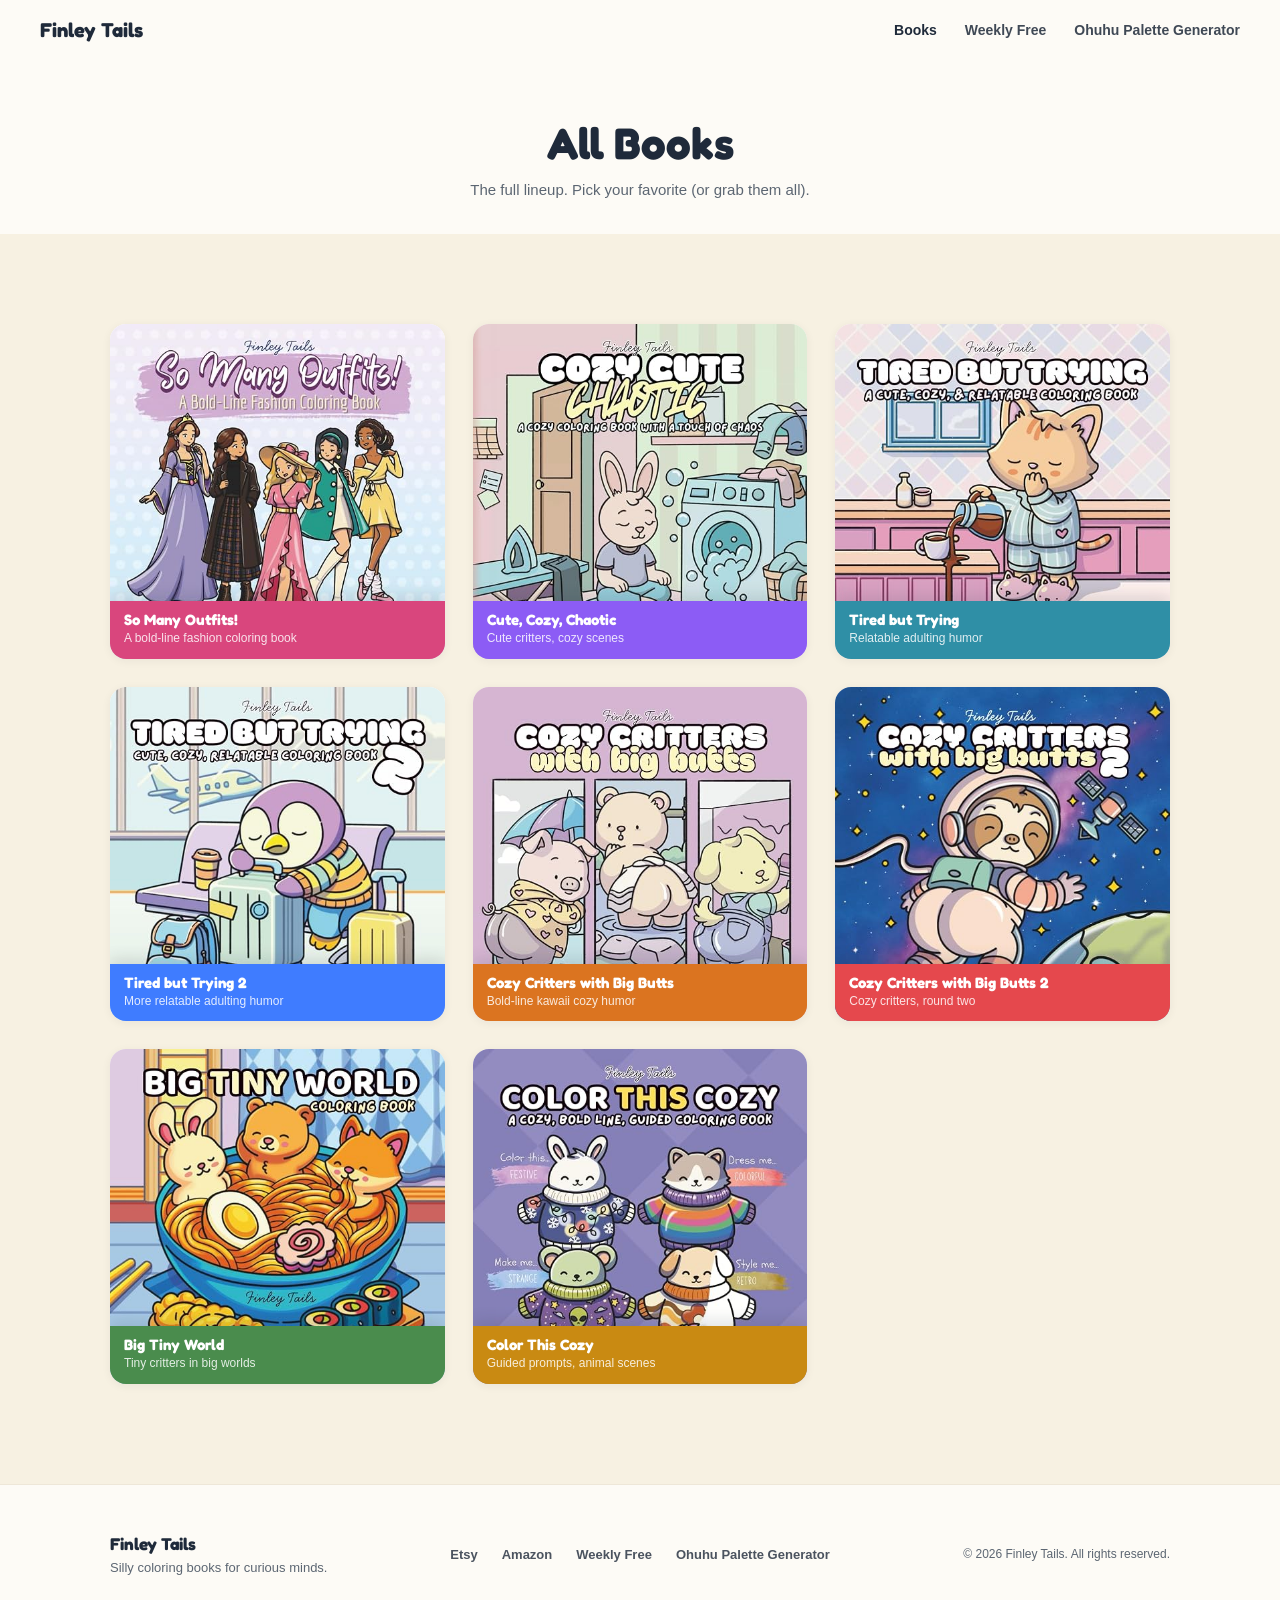
==== books.html @ c4b31871 "SEO pass: meta tags, structured data, sitemap, and keyword copy Targets: coloring books, silly color" ====
<!DOCTYPE html>
<html lang="en">
<head>
  <meta charset="UTF-8">
  <meta name="viewport" content="width=device-width, initial-scale=1.0">
  <title>Shop All Coloring Books | Finley Tails</title>
  <meta name="description" content="Every Finley Tails coloring book in one place — silly, cozy, adult coloring books that make great gifts. Available as digital downloads and paperbacks on Etsy and Amazon.">
  <link rel="canonical" href="https://finleytails.com/books.html">
  <meta property="og:type" content="website">
  <meta property="og:site_name" content="Finley Tails">
  <meta property="og:title" content="Shop All Coloring Books | Finley Tails">
  <meta property="og:description" content="Every Finley Tails coloring book in one place — silly, cozy, adult coloring books that make great gifts.">
  <meta property="og:url" content="https://finleytails.com/books.html">
  <meta property="og:image" content="https://finleytails.com/mascot-marker.png">
  <meta name="twitter:card" content="summary_large_image">
  <meta name="twitter:title" content="Shop All Coloring Books | Finley Tails">
  <meta name="twitter:description" content="Every Finley Tails coloring book in one place — silly, cozy, adult coloring books that make great gifts.">
  <meta name="twitter:image" content="https://finleytails.com/mascot-marker.png">
  <link rel="icon" type="image/x-icon" href="favicon.ico">
  <link rel="icon" type="image/png" sizes="32x32" href="favicon-32x32.png">
  <link rel="icon" type="image/png" sizes="16x16" href="favicon-16x16.png">
  <link rel="apple-touch-icon" sizes="180x180" href="apple-touch-icon.png">
  <link rel="manifest" href="site.webmanifest">
  <link rel="preconnect" href="https://fonts.googleapis.com">
  <link rel="preconnect" href="https://fonts.gstatic.com" crossorigin>
  <link href="https://fonts.googleapis.com/css2?family=Fredoka:wght@500;600;700;800&display=swap" rel="stylesheet">
  <link rel="stylesheet" href="site.css">
</head>
<body class="books-page">
  <nav class="site-nav">
    <a href="index.html" class="logo">Finley Tails</a>
    <input type="checkbox" id="nav-toggle" class="nav-toggle-checkbox">
    <label for="nav-toggle" class="nav-toggle" aria-label="Toggle menu">
      <span></span><span></span><span></span>
    </label>
    <div class="nav-links">
      <a href="books.html" class="current">Books</a>
      <a href="weekly.html">Weekly Free</a>
      <a href="palette.html">Ohuhu Palette Generator</a>
    </div>
  </nav>

  <header class="page-header">
    <h1>All Books</h1>
    <p>The full lineup. Pick your favorite (or grab them all).</p>
  </header>

  <section class="collections">
    <div class="cards">
      <article class="card" style="--accent:#d9467d">
        <div class="cover-wrap">
          <img class="cover-img" src="covers/so-many-outfits.jpg" alt="So Many Outfits! adult coloring book cover">
          <div class="cover-actions">
            <a class="cover-btn cover-btn-etsy" href="https://www.etsy.com/listing/4532546817/so-many-outfits-a-bold-line-coloring" target="_blank" rel="noopener">Etsy (Digital)</a>
            <a class="cover-btn cover-btn-amazon" href="https://www.amazon.com/So-Many-Outfits-Fashion-Coloring/dp/B0H7FC542N" target="_blank" rel="noopener">Amazon</a>
          </div>
        </div>
        <div class="card-body">
          <h3>So Many Outfits!</h3>
          <p>A bold-line fashion coloring book</p>
        </div>
      </article>
      <article class="card" style="--accent:#8c5cf5">
        <div class="cover-wrap">
          <img class="cover-img" src="covers/cute-cozy-chaotic.jpg" alt="Cute, Cozy, Chaotic adult coloring book cover">
          <div class="cover-actions">
            <a class="cover-btn cover-btn-etsy" href="https://www.etsy.com/listing/4312235347/cute-cozy-chaotic-by-finley-tails-pdfjpg" target="_blank" rel="noopener">Etsy (Digital)</a>
            <a class="cover-btn cover-btn-amazon" href="https://www.amazon.com/Cute-Cozy-Chaotic-Single%E2%80%91Sided-Light%E2%80%91Filled/dp/B0F5PXFTJ1" target="_blank" rel="noopener">Amazon</a>
          </div>
        </div>
        <div class="card-body">
          <h3>Cute, Cozy, Chaotic</h3>
          <p>Cute critters, cozy scenes</p>
        </div>
      </article>
      <article class="card" style="--accent:#2f8fa6">
        <div class="cover-wrap">
          <img class="cover-img" src="covers/tired-but-trying.jpg" alt="Tired but Trying adult coloring book cover">
          <div class="cover-actions">
            <a class="cover-btn cover-btn-etsy" href="https://www.etsy.com/listing/4309432994/tired-but-trying-funny-animals-coloring" target="_blank" rel="noopener">Etsy (Digital)</a>
            <a class="cover-btn cover-btn-amazon" href="https://www.amazon.com/Tired-but-Trying-Easy-Color/dp/B0F8NSGVPY" target="_blank" rel="noopener">Amazon</a>
          </div>
        </div>
        <div class="card-body">
          <h3>Tired but Trying</h3>
          <p>Relatable adulting humor</p>
        </div>
      </article>
      <article class="card" style="--accent:#3f7cff">
        <div class="cover-wrap">
          <img class="cover-img" src="covers/tired-but-trying-2.jpg" alt="Tired but Trying 2 adult coloring book cover">
          <div class="cover-actions">
            <a class="cover-btn cover-btn-etsy" href="https://www.etsy.com/listing/4327570208/tired-but-trying-2-funny-animals" target="_blank" rel="noopener">Etsy (Digital)</a>
            <a class="cover-btn cover-btn-amazon" href="https://www.amazon.com/dp/B0FG3C83GT" target="_blank" rel="noopener">Amazon</a>
          </div>
        </div>
        <div class="card-body">
          <h3>Tired but Trying 2</h3>
          <p>More relatable adulting humor</p>
        </div>
      </article>
      <article class="card" style="--accent:#db7420">
        <div class="cover-wrap">
          <img class="cover-img" src="covers/cozy-critters-big-butts.jpg" alt="Cozy Critters with Big Butts adult coloring book cover">
          <div class="cover-actions">
            <a class="cover-btn cover-btn-etsy" href="https://www.etsy.com/listing/4312236579/cozy-critters-with-big-butts-pdfjpg-40" target="_blank" rel="noopener">Etsy (Digital)</a>
            <a class="cover-btn cover-btn-amazon" href="https://www.amazon.com/Cozy-Critters-Big-Butts-Bold-Line/dp/B0F6SXK31T" target="_blank" rel="noopener">Amazon</a>
          </div>
        </div>
        <div class="card-body">
          <h3>Cozy Critters with Big Butts</h3>
          <p>Bold-line kawaii cozy humor</p>
        </div>
      </article>
      <article class="card" style="--accent:#e5484d">
        <div class="cover-wrap">
          <img class="cover-img" src="covers/cozy-critters-big-butts-2.jpg" alt="Cozy Critters with Big Butts 2 adult coloring book cover">
          <div class="cover-actions">
            <a class="cover-btn cover-btn-etsy" href="https://www.etsy.com/listing/4343043609/cozy-critters-with-big-butts-coloring" target="_blank" rel="noopener">Etsy (Digital)</a>
            <a class="cover-btn cover-btn-amazon" href="https://www.amazon.com/dp/B0FKRGFDHL" target="_blank" rel="noopener">Amazon</a>
          </div>
        </div>
        <div class="card-body">
          <h3>Cozy Critters with Big Butts 2</h3>
          <p>Cozy critters, round two</p>
        </div>
      </article>
      <article class="card" style="--accent:#4a8c4d">
        <div class="cover-wrap">
          <img class="cover-img" src="covers/big-tiny-world.jpg" alt="Big Tiny World adult coloring book cover">
          <div class="cover-actions">
            <a class="cover-btn cover-btn-etsy" href="https://www.etsy.com/listing/4382809777/big-tiny-world-coloring-book-pdfjpg-40" target="_blank" rel="noopener">Etsy (Digital)</a>
            <a class="cover-btn cover-btn-amazon" href="https://www.amazon.com/Big-Tiny-World-Coloring-Book/dp/B0FVFBMXGH" target="_blank" rel="noopener">Amazon</a>
          </div>
        </div>
        <div class="card-body">
          <h3>Big Tiny World</h3>
          <p>Tiny critters in big worlds</p>
        </div>
      </article>
      <article class="card" style="--accent:#c98a12">
        <div class="cover-wrap">
          <img class="cover-img" src="covers/color-this-cozy.jpg" alt="Color This Cozy adult coloring book cover">
          <div class="cover-actions">
            <a class="cover-btn cover-btn-etsy" href="https://www.etsy.com/listing/4509660089/color-this-cozy-coloring-book-guided" target="_blank" rel="noopener">Etsy (Digital)</a>
            <a class="cover-btn cover-btn-amazon" href="https://www.amazon.com/Color-This-Cozy-Coloring-Challenges/dp/B0H23PYS2T" target="_blank" rel="noopener">Amazon</a>
          </div>
        </div>
        <div class="card-body">
          <h3>Color This Cozy</h3>
          <p>Guided prompts, animal scenes</p>
        </div>
      </article>
    </div>
  </section>

  <footer class="site-footer">
    <div class="footer-inner">
      <div class="footer-brand">
        <span class="logo">Finley Tails</span>
        <p>Silly coloring books for curious minds.</p>
      </div>
      <div class="footer-links">
        <a href="https://www.etsy.com/shop/FinleyTails" target="_blank" rel="noopener">Etsy</a>
        <a href="https://www.amazon.com/stores/Finley-Tails/author/B0F9QR5VGS" target="_blank" rel="noopener">Amazon</a>
        <a href="weekly.html">Weekly Free</a>
        <a href="palette.html">Ohuhu Palette Generator</a>
      </div>
      <p class="copyright">© 2026 Finley Tails. All rights reserved.</p>
    </div>
  </footer>
</body>
</html>
---- site.css ----
/* Shared site styles: nav, landing page, footer. */

:root {
  --ink: #1f2a3a;
  --muted: #5c6672;
  --green: #57a05a;
  --green-dark: #4a8c4d;
  --orange: #ef8632;
  --orange-dark: #db7420;
  --cream: #f7f1e2;
  --paper: #fdfbf6;
  --font-display: "Fredoka", -apple-system, BlinkMacSystemFont, "Segoe UI", Roboto, sans-serif;
}

h1,
h2,
h3,
.logo,
.badge {
  font-family: var(--font-display);
}

.landing,
.books-page {
  margin: 0;
  font-family: -apple-system, BlinkMacSystemFont, "Segoe UI", Roboto, sans-serif;
  color: var(--ink);
  background: var(--paper);
}

/* ---------- Nav ---------- */

.site-nav {
  position: relative;
  z-index: 20;
  display: flex;
  align-items: center;
  justify-content: space-between;
  padding: 18px 40px;
}

.landing .site-nav {
  position: absolute;
  top: 0;
  left: 0;
  right: 0;
  z-index: 10;
  background: transparent;
}

.palette-page .site-nav,
.books-page .site-nav {
  background: var(--paper);
}

.page-header {
  max-width: 1060px;
  margin: 0 auto;
  padding: 56px 40px 36px;
  text-align: center;
}

.page-header h1 {
  margin: 0;
  font-size: clamp(32px, 5vw, 44px);
  font-weight: 800;
}

.page-header p {
  margin: 12px 0 0;
  color: var(--muted);
  font-size: 15px;
}

.site-nav .logo {
  font-size: 20px;
  font-weight: 800;
  color: var(--ink);
  text-decoration: none;
}

.nav-links {
  display: flex;
  gap: 28px;
}

.nav-links a {
  font-size: 14px;
  font-weight: 600;
  color: var(--ink);
  text-decoration: none;
  opacity: 0.85;
}

.nav-links a:hover,
.nav-links a.current {
  opacity: 1;
}

.nav-toggle-checkbox {
  display: none;
}

.nav-toggle {
  display: none;
  flex-direction: column;
  justify-content: center;
  gap: 5px;
  width: 34px;
  height: 34px;
  cursor: pointer;
}

.nav-toggle span {
  display: block;
  width: 22px;
  height: 2px;
  border-radius: 2px;
  background: var(--ink);
}

/* ---------- Hero ---------- */

.hero {
  position: relative;
  overflow: hidden;
  text-align: center;
  padding: 150px 24px 110px;
  background:
    linear-gradient(
      160deg,
      #fbdcdc 0%,
      #fdf3d8 18%,
      #fdfbf2 36%,
      #d8e8f7 52%,
      #f3fbee 68%,
      #d9f0dc 84%,
      #fdf6e8 100%
    );
}

.hero::before {
  content: "";
  position: absolute;
  inset: -40% -20%;
  background:
    radial-gradient(ellipse 60% 30% at 20% 20%, rgba(255, 255, 255, 0.75), transparent 70%),
    radial-gradient(ellipse 70% 35% at 80% 45%, rgba(255, 255, 255, 0.7), transparent 70%),
    radial-gradient(ellipse 65% 30% at 35% 80%, rgba(255, 255, 255, 0.65), transparent 70%);
  pointer-events: none;
}

.hero > * {
  position: relative;
}

.dots {
  display: flex;
  justify-content: center;
  gap: 10px;
  margin-bottom: 28px;
}

.dot {
  width: 10px;
  height: 10px;
  border-radius: 50%;
}

.dot-red { background: #e5484d; }
.dot-yellow { background: #f5b431; }
.dot-blue { background: #3f8cff; }
.dot-green { background: #48a860; }

.hero h1 {
  margin: 0 auto;
  max-width: 640px;
  font-size: clamp(38px, 6vw, 58px);
  line-height: 1.12;
  font-weight: 800;
  letter-spacing: -0.5px;
}

.accent-underline {
  border-bottom: 4px solid var(--orange);
}

.hero-sub {
  margin: 26px auto 0;
  max-width: 480px;
  font-size: 16px;
  line-height: 1.6;
  color: var(--muted);
}

.hero-cta {
  display: flex;
  justify-content: center;
  gap: 16px;
  margin-top: 36px;
  flex-wrap: wrap;
}

/* ---------- Buttons ---------- */

.btn {
  display: inline-block;
  padding: 13px 26px;
  border-radius: 999px;
  font-size: 14px;
  font-weight: 700;
  color: #fff;
  text-decoration: none;
  transition: background 0.15s;
}

.btn-green { background: var(--green); }
.btn-green:hover { background: var(--green-dark); }
.btn-orange { background: var(--orange); }
.btn-orange:hover { background: var(--orange-dark); }

/* ---------- Featured collections ---------- */

.collections {
  background: var(--cream);
  padding: 90px 40px 100px;
}

.section-head {
  display: flex;
  align-items: flex-end;
  justify-content: space-between;
  max-width: 1060px;
  margin: 0 auto 36px;
  gap: 16px;
}

.section-head h2 {
  margin: 0;
  font-size: 30px;
  font-weight: 800;
}

.section-head p {
  margin: 8px 0 0;
  color: var(--muted);
  font-size: 15px;
}

.view-all-btn {
  flex-shrink: 0;
}

.cards {
  display: grid;
  grid-template-columns: repeat(3, 1fr);
  gap: 28px;
  max-width: 1060px;
  margin: 0 auto;
}

.card {
  position: relative;
  aspect-ratio: 1 / 1;
  background: #fff;
  border-radius: 16px;
  overflow: hidden;
  box-shadow: 0 2px 10px rgba(31, 42, 58, 0.06);
}

.cover-wrap {
  position: absolute;
  inset: 0;
  overflow: hidden;
}

.cover-img {
  display: block;
  width: 100%;
  height: 100%;
  object-fit: cover;
}

.cover-actions {
  position: absolute;
  inset: 0;
  z-index: 3;
  display: flex;
  align-items: center;
  justify-content: center;
  gap: 12px;
  background: rgba(31, 42, 58, 0.55);
  opacity: 0;
  transition: opacity 0.18s;
}

.cover-wrap:hover .cover-actions,
.cover-wrap:focus-within .cover-actions {
  opacity: 1;
}

@media (hover: none) {
  .cover-actions {
    opacity: 1;
    background: transparent;
  }
}

.cover-btn {
  color: #fff;
  font-size: 13px;
  font-weight: 700;
  padding: 10px 18px;
  border-radius: 999px;
  text-decoration: none;
  box-shadow: 0 6px 16px rgba(0, 0, 0, 0.3);
  transition: transform 0.15s, background 0.15s;
}

.cover-btn:hover {
  transform: translateY(-2px);
}

.cover-btn-etsy {
  background: var(--green);
}

.cover-btn-etsy:hover {
  background: var(--green-dark);
}

.cover-btn-amazon {
  background: var(--orange);
}

.cover-btn-amazon:hover {
  background: var(--orange-dark);
}

.card-body {
  position: absolute;
  left: 0;
  right: 0;
  bottom: 0;
  z-index: 2;
  padding: 10px 14px 12px;
  background: var(--accent, #fff);
  box-shadow: 0 -6px 14px rgba(31, 42, 58, 0.12);
}

.card-body h3 {
  margin: 0;
  font-size: 15px;
  font-weight: 800;
  line-height: 1.2;
  color: #fff;
}

.card-body p {
  margin: 2px 0 0;
  font-size: 12px;
  line-height: 1.3;
  color: rgba(255, 255, 255, 0.85);
}

/* ---------- Palette generator CTA ---------- */

.tool-cta {
  padding: 90px 40px;
  background:
    linear-gradient(
      175deg,
      var(--paper) 0%,
      var(--paper) 55%,
      #fbe9df 75%,
      #e5eef9 90%,
      #eaf6e6 100%
    );
}

.tool-card {
  position: relative;
  max-width: 880px;
  margin: 0 auto;
  background: #fff;
  border-radius: 20px;
  box-shadow: 0 4px 24px rgba(31, 42, 58, 0.07);
  text-align: center;
  padding: 64px 40px;
}

.mascot-hero {
  position: absolute;
  top: 64px;
  left: 50%;
  transform: translateX(-50%);
  width: 150px;
  height: auto;
  z-index: 1;
  pointer-events: none;
}

.badge {
  display: inline-block;
  background: #fde4d3;
  color: #c25f14;
  font-size: 11px;
  font-weight: 800;
  letter-spacing: 1.5px;
  text-transform: uppercase;
  padding: 6px 14px;
  border-radius: 999px;
}

.tool-card h2 {
  margin: 20px 0 0;
  font-size: 34px;
  font-weight: 800;
}

.tool-card p {
  margin: 14px auto 0;
  max-width: 440px;
  font-size: 15px;
  line-height: 1.6;
  color: var(--muted);
}

.tool-card .btn {
  margin-top: 30px;
}

/* ---------- Weekly free page ---------- */

.page-header .badge {
  margin-bottom: 16px;
}

.weekly-feature {
  display: flex;
  flex-direction: column;
  align-items: center;
  gap: 20px;
  padding: 40px 40px 0;
  background: var(--paper);
}

.weekly-page-frame {
  width: 100%;
  max-width: 640px;
  border-radius: 20px;
  overflow: hidden;
  background: #fff;
  box-shadow: 0 10px 32px rgba(31, 42, 58, 0.14);
}

.weekly-page-frame img {
  display: block;
  width: 100%;
  height: auto;
}

.weekly-download-btn {
  display: inline-flex;
  align-items: center;
  gap: 8px;
}

.weekly-download-btn svg {
  width: 16px;
  height: 16px;
  flex-shrink: 0;
}

.weekly-source {
  background: var(--paper);
  padding: 40px 40px 90px;
}

.weekly-source-card {
  max-width: 700px;
  margin: 0 auto;
  background: var(--accent, var(--cream));
  border-radius: 16px;
  box-shadow: 0 6px 18px rgba(31, 42, 58, 0.16);
  display: flex;
  align-items: center;
  gap: 24px;
  padding: 24px;
  transition: background 0.2s;
}

.weekly-cover {
  width: 128px;
  height: 128px;
  object-fit: cover;
  border-radius: 10px;
  box-shadow: 0 4px 12px rgba(31, 42, 58, 0.25);
  flex-shrink: 0;
}

.weekly-source-info {
  flex: 1;
  min-width: 0;
}

.weekly-source-label {
  font-size: 11px;
  font-weight: 800;
  letter-spacing: 1.2px;
  text-transform: uppercase;
  color: rgba(255, 255, 255, 0.85);
}

.weekly-source-info h2 {
  margin: 4px 0 0;
  font-size: 22px;
  font-weight: 800;
  color: #fff;
}

.weekly-source-info > p {
  margin: 4px 0 0;
  font-size: 14px;
  color: rgba(255, 255, 255, 0.9);
}

.weekly-source-info .hero-cta {
  justify-content: flex-start;
  gap: 10px;
  margin-top: 16px;
}

.weekly-source-info .hero-cta .btn {
  padding: 10px 18px;
  font-size: 13px;
  border: 2px solid rgba(255, 255, 255, 0.6);
  box-shadow: 0 4px 14px rgba(0, 0, 0, 0.25);
}

.weekly-next {
  margin-top: 10px;
  font-size: 12px;
  color: rgba(255, 255, 255, 0.85);
}

/* ---------- Footer ---------- */

.site-footer {
  background: var(--paper);
  border-top: 1px solid #eee7d8;
  padding: 48px 40px 56px;
}

.footer-inner {
  max-width: 1060px;
  margin: 0 auto;
  display: grid;
  grid-template-columns: 1fr auto 1fr;
  align-items: center;
  gap: 24px;
}

.footer-brand .logo {
  font-size: 17px;
  font-weight: 800;
}

.footer-brand p {
  margin: 6px 0 0;
  font-size: 13px;
  color: var(--muted);
}

.footer-links {
  display: flex;
  gap: 24px;
}

.footer-links a {
  font-size: 13px;
  font-weight: 600;
  color: var(--ink);
  text-decoration: none;
  opacity: 0.8;
}

.footer-links a:hover {
  opacity: 1;
}

.copyright {
  margin: 0;
  font-size: 12px;
  color: var(--muted);
  text-align: right;
}

/* ---------- Responsive ---------- */

@media (max-width: 900px) {
  .cards {
    grid-template-columns: 1fr;
    max-width: 420px;
  }

  .footer-inner {
    grid-template-columns: 1fr;
    text-align: center;
  }

  .footer-links {
    justify-content: center;
  }

  .copyright {
    text-align: center;
  }
}

@media (max-width: 640px) {
  .site-nav {
    padding: 14px 20px;
  }

  .nav-toggle {
    display: flex;
  }

  .nav-links {
    position: absolute;
    top: 100%;
    left: 0;
    right: 0;
    z-index: 100;
    flex-direction: column;
    align-items: stretch;
    gap: 0;
    max-height: 0;
    overflow: hidden;
    background: #fff;
    border-bottom: 1px solid #eee;
    box-shadow: 0 16px 32px rgba(31, 42, 58, 0.18);
    transition: max-height 0.25s ease;
  }

  .nav-toggle-checkbox:checked ~ .nav-links {
    max-height: 220px;
  }

  .nav-links a {
    padding: 14px 20px;
    border-top: 1px solid #f0f0f0;
    opacity: 1;
  }

  .hero {
    padding: 120px 20px 80px;
  }

  .collections,
  .tool-cta {
    padding-left: 20px;
    padding-right: 20px;
  }

  .section-head {
    flex-direction: column;
    align-items: flex-start;
  }

  .weekly-feature {
    padding: 24px 20px 0;
  }

  .weekly-source {
    padding: 32px 20px 64px;
  }

  .weekly-source-card {
    flex-direction: column;
    align-items: flex-start;
    text-align: left;
    padding: 24px;
  }

  .weekly-cover {
    align-self: center;
  }

  .weekly-source-info .hero-cta {
    justify-content: flex-start;
  }
}
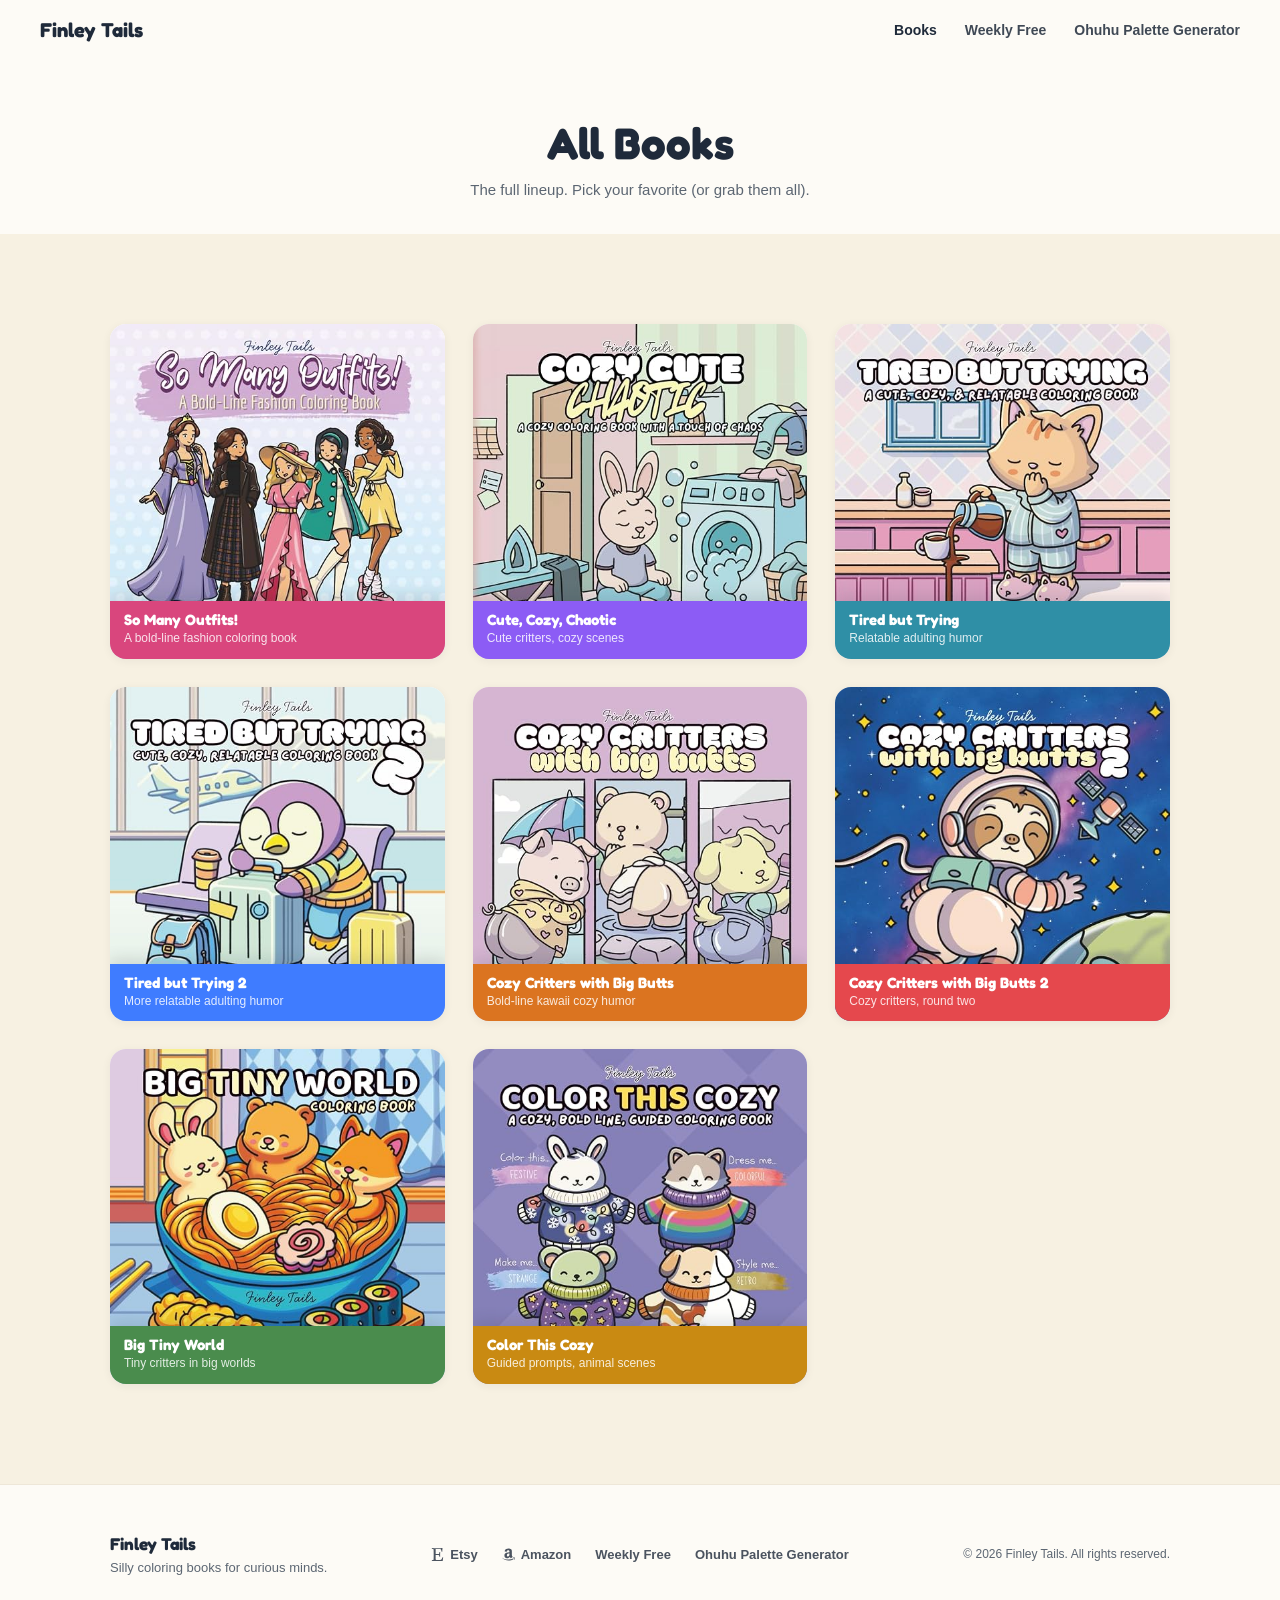
==== commit e955fbf0: "Modernize buttons, add real Etsy/Amazon/lock icons, and marker-set filtering - Replace pill buttons " ====
--- a/books.html
+++ b/books.html
@@ -51,8 +51,8 @@
         <div class="cover-wrap">
           <img class="cover-img" src="covers/so-many-outfits.jpg" alt="So Many Outfits! adult coloring book cover">
           <div class="cover-actions">
-            <a class="cover-btn cover-btn-etsy" href="https://www.etsy.com/listing/4532546817/so-many-outfits-a-bold-line-coloring" target="_blank" rel="noopener">Etsy (Digital)</a>
-            <a class="cover-btn cover-btn-amazon" href="https://www.amazon.com/So-Many-Outfits-Fashion-Coloring/dp/B0H7FC542N" target="_blank" rel="noopener">Amazon</a>
+            <a class="cover-btn cover-btn-etsy" href="https://www.etsy.com/listing/4532546817/so-many-outfits-a-bold-line-coloring" target="_blank" rel="noopener"><span class="btn-icon icon-etsy" aria-hidden="true"></span>Etsy (Digital)</a>
+            <a class="cover-btn cover-btn-amazon" href="https://www.amazon.com/So-Many-Outfits-Fashion-Coloring/dp/B0H7FC542N" target="_blank" rel="noopener"><span class="btn-icon icon-amazon" aria-hidden="true"></span>Amazon</a>
           </div>
         </div>
         <div class="card-body">
@@ -64,8 +64,8 @@
         <div class="cover-wrap">
           <img class="cover-img" src="covers/cute-cozy-chaotic.jpg" alt="Cute, Cozy, Chaotic adult coloring book cover">
           <div class="cover-actions">
-            <a class="cover-btn cover-btn-etsy" href="https://www.etsy.com/listing/4312235347/cute-cozy-chaotic-by-finley-tails-pdfjpg" target="_blank" rel="noopener">Etsy (Digital)</a>
-            <a class="cover-btn cover-btn-amazon" href="https://www.amazon.com/Cute-Cozy-Chaotic-Single%E2%80%91Sided-Light%E2%80%91Filled/dp/B0F5PXFTJ1" target="_blank" rel="noopener">Amazon</a>
+            <a class="cover-btn cover-btn-etsy" href="https://www.etsy.com/listing/4312235347/cute-cozy-chaotic-by-finley-tails-pdfjpg" target="_blank" rel="noopener"><span class="btn-icon icon-etsy" aria-hidden="true"></span>Etsy (Digital)</a>
+            <a class="cover-btn cover-btn-amazon" href="https://www.amazon.com/Cute-Cozy-Chaotic-Single%E2%80%91Sided-Light%E2%80%91Filled/dp/B0F5PXFTJ1" target="_blank" rel="noopener"><span class="btn-icon icon-amazon" aria-hidden="true"></span>Amazon</a>
           </div>
         </div>
         <div class="card-body">
@@ -77,8 +77,8 @@
         <div class="cover-wrap">
           <img class="cover-img" src="covers/tired-but-trying.jpg" alt="Tired but Trying adult coloring book cover">
           <div class="cover-actions">
-            <a class="cover-btn cover-btn-etsy" href="https://www.etsy.com/listing/4309432994/tired-but-trying-funny-animals-coloring" target="_blank" rel="noopener">Etsy (Digital)</a>
-            <a class="cover-btn cover-btn-amazon" href="https://www.amazon.com/Tired-but-Trying-Easy-Color/dp/B0F8NSGVPY" target="_blank" rel="noopener">Amazon</a>
+            <a class="cover-btn cover-btn-etsy" href="https://www.etsy.com/listing/4309432994/tired-but-trying-funny-animals-coloring" target="_blank" rel="noopener"><span class="btn-icon icon-etsy" aria-hidden="true"></span>Etsy (Digital)</a>
+            <a class="cover-btn cover-btn-amazon" href="https://www.amazon.com/Tired-but-Trying-Easy-Color/dp/B0F8NSGVPY" target="_blank" rel="noopener"><span class="btn-icon icon-amazon" aria-hidden="true"></span>Amazon</a>
           </div>
         </div>
         <div class="card-body">
@@ -90,8 +90,8 @@
         <div class="cover-wrap">
           <img class="cover-img" src="covers/tired-but-trying-2.jpg" alt="Tired but Trying 2 adult coloring book cover">
           <div class="cover-actions">
-            <a class="cover-btn cover-btn-etsy" href="https://www.etsy.com/listing/4327570208/tired-but-trying-2-funny-animals" target="_blank" rel="noopener">Etsy (Digital)</a>
-            <a class="cover-btn cover-btn-amazon" href="https://www.amazon.com/dp/B0FG3C83GT" target="_blank" rel="noopener">Amazon</a>
+            <a class="cover-btn cover-btn-etsy" href="https://www.etsy.com/listing/4327570208/tired-but-trying-2-funny-animals" target="_blank" rel="noopener"><span class="btn-icon icon-etsy" aria-hidden="true"></span>Etsy (Digital)</a>
+            <a class="cover-btn cover-btn-amazon" href="https://www.amazon.com/dp/B0FG3C83GT" target="_blank" rel="noopener"><span class="btn-icon icon-amazon" aria-hidden="true"></span>Amazon</a>
           </div>
         </div>
         <div class="card-body">
@@ -103,8 +103,8 @@
         <div class="cover-wrap">
           <img class="cover-img" src="covers/cozy-critters-big-butts.jpg" alt="Cozy Critters with Big Butts adult coloring book cover">
           <div class="cover-actions">
-            <a class="cover-btn cover-btn-etsy" href="https://www.etsy.com/listing/4312236579/cozy-critters-with-big-butts-pdfjpg-40" target="_blank" rel="noopener">Etsy (Digital)</a>
-            <a class="cover-btn cover-btn-amazon" href="https://www.amazon.com/Cozy-Critters-Big-Butts-Bold-Line/dp/B0F6SXK31T" target="_blank" rel="noopener">Amazon</a>
+            <a class="cover-btn cover-btn-etsy" href="https://www.etsy.com/listing/4312236579/cozy-critters-with-big-butts-pdfjpg-40" target="_blank" rel="noopener"><span class="btn-icon icon-etsy" aria-hidden="true"></span>Etsy (Digital)</a>
+            <a class="cover-btn cover-btn-amazon" href="https://www.amazon.com/Cozy-Critters-Big-Butts-Bold-Line/dp/B0F6SXK31T" target="_blank" rel="noopener"><span class="btn-icon icon-amazon" aria-hidden="true"></span>Amazon</a>
           </div>
         </div>
         <div class="card-body">
@@ -116,8 +116,8 @@
         <div class="cover-wrap">
           <img class="cover-img" src="covers/cozy-critters-big-butts-2.jpg" alt="Cozy Critters with Big Butts 2 adult coloring book cover">
           <div class="cover-actions">
-            <a class="cover-btn cover-btn-etsy" href="https://www.etsy.com/listing/4343043609/cozy-critters-with-big-butts-coloring" target="_blank" rel="noopener">Etsy (Digital)</a>
-            <a class="cover-btn cover-btn-amazon" href="https://www.amazon.com/dp/B0FKRGFDHL" target="_blank" rel="noopener">Amazon</a>
+            <a class="cover-btn cover-btn-etsy" href="https://www.etsy.com/listing/4343043609/cozy-critters-with-big-butts-coloring" target="_blank" rel="noopener"><span class="btn-icon icon-etsy" aria-hidden="true"></span>Etsy (Digital)</a>
+            <a class="cover-btn cover-btn-amazon" href="https://www.amazon.com/dp/B0FKRGFDHL" target="_blank" rel="noopener"><span class="btn-icon icon-amazon" aria-hidden="true"></span>Amazon</a>
           </div>
         </div>
         <div class="card-body">
@@ -129,8 +129,8 @@
         <div class="cover-wrap">
           <img class="cover-img" src="covers/big-tiny-world.jpg" alt="Big Tiny World adult coloring book cover">
           <div class="cover-actions">
-            <a class="cover-btn cover-btn-etsy" href="https://www.etsy.com/listing/4382809777/big-tiny-world-coloring-book-pdfjpg-40" target="_blank" rel="noopener">Etsy (Digital)</a>
-            <a class="cover-btn cover-btn-amazon" href="https://www.amazon.com/Big-Tiny-World-Coloring-Book/dp/B0FVFBMXGH" target="_blank" rel="noopener">Amazon</a>
+            <a class="cover-btn cover-btn-etsy" href="https://www.etsy.com/listing/4382809777/big-tiny-world-coloring-book-pdfjpg-40" target="_blank" rel="noopener"><span class="btn-icon icon-etsy" aria-hidden="true"></span>Etsy (Digital)</a>
+            <a class="cover-btn cover-btn-amazon" href="https://www.amazon.com/Big-Tiny-World-Coloring-Book/dp/B0FVFBMXGH" target="_blank" rel="noopener"><span class="btn-icon icon-amazon" aria-hidden="true"></span>Amazon</a>
           </div>
         </div>
         <div class="card-body">
@@ -142,8 +142,8 @@
         <div class="cover-wrap">
           <img class="cover-img" src="covers/color-this-cozy.jpg" alt="Color This Cozy adult coloring book cover">
           <div class="cover-actions">
-            <a class="cover-btn cover-btn-etsy" href="https://www.etsy.com/listing/4509660089/color-this-cozy-coloring-book-guided" target="_blank" rel="noopener">Etsy (Digital)</a>
-            <a class="cover-btn cover-btn-amazon" href="https://www.amazon.com/Color-This-Cozy-Coloring-Challenges/dp/B0H23PYS2T" target="_blank" rel="noopener">Amazon</a>
+            <a class="cover-btn cover-btn-etsy" href="https://www.etsy.com/listing/4509660089/color-this-cozy-coloring-book-guided" target="_blank" rel="noopener"><span class="btn-icon icon-etsy" aria-hidden="true"></span>Etsy (Digital)</a>
+            <a class="cover-btn cover-btn-amazon" href="https://www.amazon.com/Color-This-Cozy-Coloring-Challenges/dp/B0H23PYS2T" target="_blank" rel="noopener"><span class="btn-icon icon-amazon" aria-hidden="true"></span>Amazon</a>
           </div>
         </div>
         <div class="card-body">
@@ -161,8 +161,8 @@
         <p>Silly coloring books for curious minds.</p>
       </div>
       <div class="footer-links">
-        <a href="https://www.etsy.com/shop/FinleyTails" target="_blank" rel="noopener">Etsy</a>
-        <a href="https://www.amazon.com/stores/Finley-Tails/author/B0F9QR5VGS" target="_blank" rel="noopener">Amazon</a>
+        <a href="https://www.etsy.com/shop/FinleyTails" target="_blank" rel="noopener"><span class="btn-icon icon-etsy" aria-hidden="true"></span>Etsy</a>
+        <a href="https://www.amazon.com/stores/Finley-Tails/author/B0F9QR5VGS" target="_blank" rel="noopener"><span class="btn-icon icon-amazon" aria-hidden="true"></span>Amazon</a>
         <a href="weekly.html">Weekly Free</a>
         <a href="palette.html">Ohuhu Palette Generator</a>
       </div>
--- a/site.css
+++ b/site.css
@@ -104,6 +104,7 @@
 .nav-toggle {
   display: none;
   flex-direction: column;
+  align-items: center;
   justify-content: center;
   gap: 5px;
   width: 34px;
@@ -206,18 +207,60 @@
 .btn {
   display: inline-block;
   padding: 13px 26px;
-  border-radius: 999px;
+  border-radius: 12px;
   font-size: 14px;
   font-weight: 700;
   color: #fff;
   text-decoration: none;
-  transition: background 0.15s;
+  box-shadow: 0 3px 0 rgba(0, 0, 0, 0.12), 0 6px 16px rgba(31, 42, 58, 0.12);
+  transition: background 0.15s, transform 0.15s, box-shadow 0.15s;
+}
+
+.btn:hover {
+  transform: translateY(-2px);
+  box-shadow: 0 5px 0 rgba(0, 0, 0, 0.12), 0 10px 22px rgba(31, 42, 58, 0.16);
+}
+
+.btn:active {
+  transform: translateY(0);
+  box-shadow: 0 2px 0 rgba(0, 0, 0, 0.12), 0 4px 10px rgba(31, 42, 58, 0.14);
 }
 
 .btn-green { background: var(--green); }
 .btn-green:hover { background: var(--green-dark); }
 .btn-orange { background: var(--orange); }
 .btn-orange:hover { background: var(--orange-dark); }
+
+/* ---------- Icons ---------- */
+/* Single-color SVGs applied via mask so they inherit the button/link's
+   text color instead of carrying their own baked-in fill. */
+
+.btn-icon {
+  display: inline-block;
+  width: 15px;
+  height: 15px;
+  margin-right: 6px;
+  vertical-align: -3px;
+  background-color: currentColor;
+  -webkit-mask-repeat: no-repeat;
+  mask-repeat: no-repeat;
+  -webkit-mask-position: center;
+  mask-position: center;
+  -webkit-mask-size: contain;
+  mask-size: contain;
+}
+
+.icon-etsy { -webkit-mask-image: url("icons/etsy.svg"); mask-image: url("icons/etsy.svg"); }
+.icon-amazon { -webkit-mask-image: url("icons/amazon.svg"); mask-image: url("icons/amazon.svg"); }
+.icon-lock-locked { -webkit-mask-image: url("icons/lock-locked.svg"); mask-image: url("icons/lock-locked.svg"); }
+.icon-lock-unlocked { -webkit-mask-image: url("icons/lock-unlocked.svg"); mask-image: url("icons/lock-unlocked.svg"); }
+
+.cover-btn .btn-icon,
+.footer-links a .btn-icon {
+  width: 13px;
+  height: 13px;
+  vertical-align: -2px;
+}
 
 /* ---------- Featured collections ---------- */
 
@@ -311,7 +354,7 @@
   font-size: 13px;
   font-weight: 700;
   padding: 10px 18px;
-  border-radius: 999px;
+  border-radius: 10px;
   text-decoration: none;
   box-shadow: 0 6px 16px rgba(0, 0, 0, 0.3);
   transition: transform 0.15s, background 0.15s;
@@ -639,7 +682,6 @@
     max-height: 0;
     overflow: hidden;
     background: #fff;
-    border-bottom: 1px solid #eee;
     box-shadow: 0 16px 32px rgba(31, 42, 58, 0.18);
     transition: max-height 0.25s ease;
   }
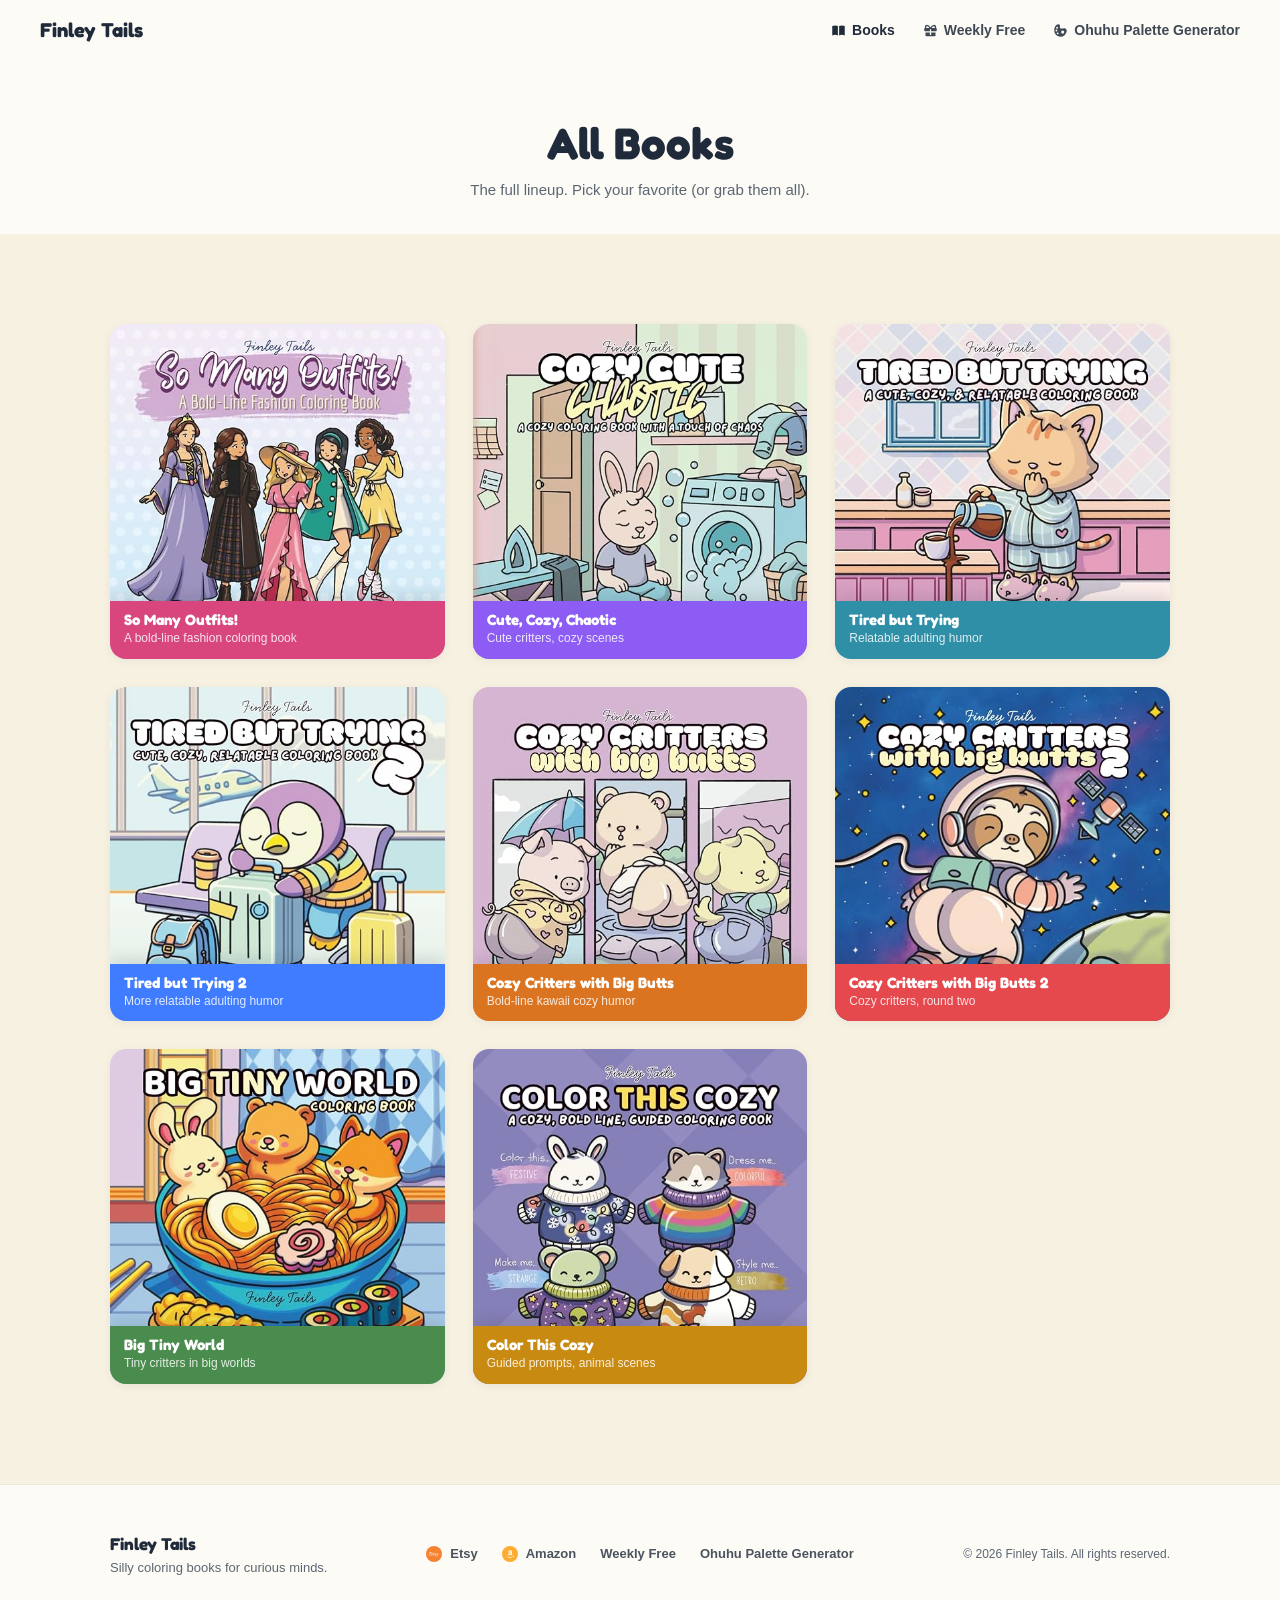
==== commit 181adaa2: "Modernize nav dropdown, add nav icons, and refine Etsy/Amazon badges - Rebuild the mobile hamburger " ====
--- a/books.html
+++ b/books.html
@@ -34,9 +34,9 @@
       <span></span><span></span><span></span>
     </label>
     <div class="nav-links">
-      <a href="books.html" class="current">Books</a>
-      <a href="weekly.html">Weekly Free</a>
-      <a href="palette.html">Ohuhu Palette Generator</a>
+      <a href="books.html" class="current"><span class="btn-icon icon-book-open" aria-hidden="true"></span>Books</a>
+      <a href="weekly.html"><span class="btn-icon icon-gift" aria-hidden="true"></span>Weekly Free</a>
+      <a href="palette.html"><span class="btn-icon icon-palette" aria-hidden="true"></span>Ohuhu Palette Generator</a>
     </div>
   </nav>
 
--- a/site.css
+++ b/site.css
@@ -7,6 +7,8 @@
   --green-dark: #4a8c4d;
   --orange: #ef8632;
   --orange-dark: #db7420;
+  --amazon: #c2680f;
+  --amazon-dark: #a8570c;
   --cream: #f7f1e2;
   --paper: #fdfbf6;
   --font-display: "Fredoka", -apple-system, BlinkMacSystemFont, "Segoe UI", Roboto, sans-serif;
@@ -230,6 +232,21 @@
 .btn-green:hover { background: var(--green-dark); }
 .btn-orange { background: var(--orange); }
 .btn-orange:hover { background: var(--orange-dark); }
+.btn-amazon { background: var(--amazon); }
+.btn-amazon:hover { background: var(--amazon-dark); }
+
+/* Buttons carrying the Etsy/Amazon badge look left-heavy with
+   symmetric padding since the badge already reads as leading
+   whitespace; ease off the left side to rebalance. */
+.btn:has(.icon-etsy),
+.btn:has(.icon-amazon) {
+  padding-left: 20px;
+}
+
+.cover-btn:has(.icon-etsy),
+.cover-btn:has(.icon-amazon) {
+  padding-left: 14px;
+}
 
 /* ---------- Icons ---------- */
 /* Single-color SVGs applied via mask so they inherit the button/link's
@@ -250,16 +267,52 @@
   mask-size: contain;
 }
 
-.icon-etsy { -webkit-mask-image: url("icons/etsy.svg"); mask-image: url("icons/etsy.svg"); }
-.icon-amazon { -webkit-mask-image: url("icons/amazon.svg"); mask-image: url("icons/amazon.svg"); }
 .icon-lock-locked { -webkit-mask-image: url("icons/lock-locked.svg"); mask-image: url("icons/lock-locked.svg"); }
 .icon-lock-unlocked { -webkit-mask-image: url("icons/lock-unlocked.svg"); mask-image: url("icons/lock-unlocked.svg"); }
+.icon-book-open { -webkit-mask-image: url("icons/book-open.svg"); mask-image: url("icons/book-open.svg"); }
+.icon-gift { -webkit-mask-image: url("icons/gift.svg"); mask-image: url("icons/gift.svg"); }
+.icon-palette { -webkit-mask-image: url("icons/palette.svg"); mask-image: url("icons/palette.svg"); }
+
+.nav-links a .btn-icon {
+  width: 15px;
+  height: 15px;
+  vertical-align: -3px;
+}
 
 .cover-btn .btn-icon,
 .footer-links a .btn-icon {
   width: 13px;
   height: 13px;
   vertical-align: -2px;
+}
+
+/* Etsy/Amazon icons already come as full-color circular badges, so
+   they're drawn as a plain background image (not a currentColor
+   mask like the other icons) to keep their own colors intact. */
+.icon-etsy,
+.icon-amazon {
+  width: 20px;
+  height: 20px;
+  margin-right: 8px;
+  vertical-align: -5px;
+  background-color: transparent;
+  -webkit-mask-image: none;
+  mask-image: none;
+  background-repeat: no-repeat;
+  background-position: center;
+  background-size: contain;
+}
+
+.icon-etsy { background-image: url("icons/etsy.svg"); }
+.icon-amazon { background-image: url("icons/amazon.svg"); }
+
+.cover-btn .icon-etsy,
+.cover-btn .icon-amazon,
+.footer-links a .icon-etsy,
+.footer-links a .icon-amazon {
+  width: 16px;
+  height: 16px;
+  vertical-align: -4px;
 }
 
 /* ---------- Featured collections ---------- */
@@ -373,11 +426,11 @@
 }
 
 .cover-btn-amazon {
-  background: var(--orange);
+  background: var(--amazon);
 }
 
 .cover-btn-amazon:hover {
-  background: var(--orange-dark);
+  background: var(--amazon-dark);
 }
 
 .card-body {
@@ -581,6 +634,11 @@
   box-shadow: 0 4px 14px rgba(0, 0, 0, 0.25);
 }
 
+.weekly-source-info .hero-cta .btn:has(.icon-etsy),
+.weekly-source-info .hero-cta .btn:has(.icon-amazon) {
+  padding-left: 14px;
+}
+
 .weekly-next {
   margin-top: 10px;
   font-size: 12px;
@@ -672,28 +730,45 @@
 
   .nav-links {
     position: absolute;
-    top: 100%;
-    left: 0;
-    right: 0;
+    top: calc(100% + 8px);
+    left: 20px;
+    right: 20px;
     z-index: 100;
     flex-direction: column;
     align-items: stretch;
-    gap: 0;
+    gap: 2px;
     max-height: 0;
     overflow: hidden;
     background: #fff;
+    border-radius: 16px;
+    padding: 0 8px;
     box-shadow: 0 16px 32px rgba(31, 42, 58, 0.18);
-    transition: max-height 0.25s ease;
+    opacity: 0;
+    transform: translateY(-6px);
+    transition: max-height 0.25s ease, opacity 0.2s ease, transform 0.2s ease, padding 0.25s ease;
   }
 
   .nav-toggle-checkbox:checked ~ .nav-links {
-    max-height: 220px;
+    max-height: 260px;
+    padding: 8px;
+    opacity: 1;
+    transform: translateY(0);
   }
 
   .nav-links a {
-    padding: 14px 20px;
-    border-top: 1px solid #f0f0f0;
+    padding: 12px 14px;
+    border-radius: 10px;
     opacity: 1;
+    transition: background 0.15s;
+  }
+
+  .nav-links a:hover {
+    background: var(--cream);
+  }
+
+  .nav-links a.current {
+    background: var(--cream);
+    color: var(--orange-dark);
   }
 
   .hero {
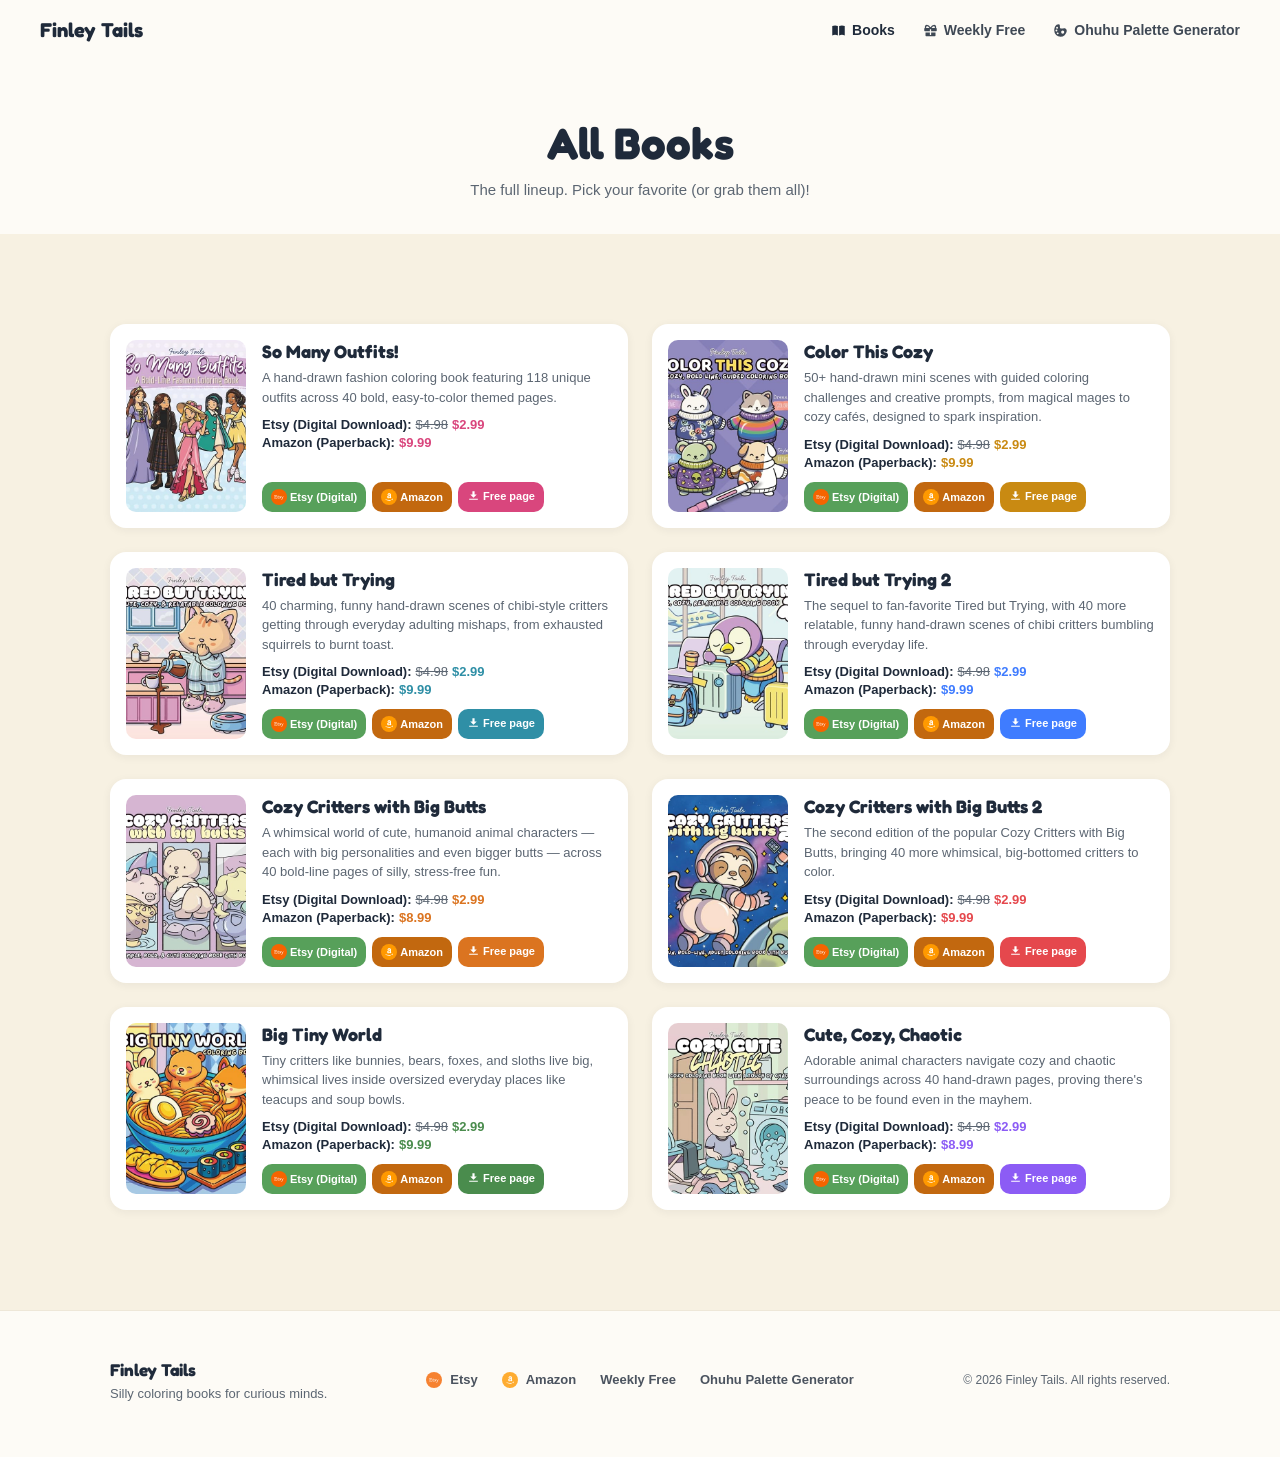
==== commit a30c556e: "Redesign Books page cards, recaption weekly pages, and polish copy - Revert the hero-style wave/grad" ====
--- a/books.html
+++ b/books.html
@@ -42,113 +42,153 @@
 
   <header class="page-header">
     <h1>All Books</h1>
-    <p>The full lineup. Pick your favorite (or grab them all).</p>
+    <p>The full lineup. Pick your favorite (or grab them all)!</p>
   </header>
 
   <section class="collections">
-    <div class="cards">
-      <article class="card" style="--accent:#d9467d">
-        <div class="cover-wrap">
-          <img class="cover-img" src="covers/so-many-outfits.jpg" alt="So Many Outfits! adult coloring book cover">
-          <div class="cover-actions">
+    <div class="book-cards">
+      <article class="book-card" style="--accent:#d9467d">
+        <div class="book-card-cover">
+          <img src="covers/so-many-outfits.jpg" alt="So Many Outfits! adult coloring book cover">
+        </div>
+        <div class="book-card-body">
+          <h3>So Many Outfits!</h3>
+          <p class="book-card-desc">A hand-drawn fashion coloring book featuring 118 unique outfits across 40 bold, easy-to-color themed pages.</p>
+          <div class="book-card-prices">
+            <span><span class="price-store">Etsy (Digital Download):</span><span class="price-was">$4.98</span><span class="price-now">$2.99</span></span>
+            <span><span class="price-store">Amazon (Paperback):</span><span class="price-now">$9.99</span></span>
+          </div>
+          <div class="book-card-actions">
             <a class="cover-btn cover-btn-etsy" href="https://www.etsy.com/listing/4532546817/so-many-outfits-a-bold-line-coloring" target="_blank" rel="noopener"><span class="btn-icon icon-etsy" aria-hidden="true"></span>Etsy (Digital)</a>
             <a class="cover-btn cover-btn-amazon" href="https://www.amazon.com/So-Many-Outfits-Fashion-Coloring/dp/B0H7FC542N" target="_blank" rel="noopener"><span class="btn-icon icon-amazon" aria-hidden="true"></span>Amazon</a>
-          </div>
-        </div>
-        <div class="card-body">
-          <h3>So Many Outfits!</h3>
-          <p>A bold-line fashion coloring book</p>
-        </div>
-      </article>
-      <article class="card" style="--accent:#8c5cf5">
-        <div class="cover-wrap">
-          <img class="cover-img" src="covers/cute-cozy-chaotic.jpg" alt="Cute, Cozy, Chaotic adult coloring book cover">
-          <div class="cover-actions">
+            <a class="cover-btn cover-btn-sample" href="samples/so-many-outfits-sample.png" download="So-Many-Outfits-Sample.png"><span class="btn-icon icon-download" aria-hidden="true"></span>Free page</a>
+          </div>
+        </div>
+      </article>
+      <article class="book-card" style="--accent:#c98a12">
+        <div class="book-card-cover">
+          <img src="covers/color-this-cozy.jpg" alt="Color This Cozy adult coloring book cover">
+        </div>
+        <div class="book-card-body">
+          <h3>Color This Cozy</h3>
+          <p class="book-card-desc">50+ hand-drawn mini scenes with guided coloring challenges and creative prompts, from magical mages to cozy cafés, designed to spark inspiration.</p>
+          <div class="book-card-prices">
+            <span><span class="price-store">Etsy (Digital Download):</span><span class="price-was">$4.98</span><span class="price-now">$2.99</span></span>
+            <span><span class="price-store">Amazon (Paperback):</span><span class="price-now">$9.99</span></span>
+          </div>
+          <div class="book-card-actions">
+            <a class="cover-btn cover-btn-etsy" href="https://www.etsy.com/listing/4509660089/color-this-cozy-coloring-book-guided" target="_blank" rel="noopener"><span class="btn-icon icon-etsy" aria-hidden="true"></span>Etsy (Digital)</a>
+            <a class="cover-btn cover-btn-amazon" href="https://www.amazon.com/Color-This-Cozy-Coloring-Challenges/dp/B0H23PYS2T" target="_blank" rel="noopener"><span class="btn-icon icon-amazon" aria-hidden="true"></span>Amazon</a>
+            <a class="cover-btn cover-btn-sample" href="samples/color-this-cozy-sample.png" download="Color-This-Cozy-Sample.png"><span class="btn-icon icon-download" aria-hidden="true"></span>Free page</a>
+          </div>
+        </div>
+      </article>
+      <article class="book-card" style="--accent:#2f8fa6">
+        <div class="book-card-cover">
+          <img src="covers/tired-but-trying.jpg" alt="Tired but Trying adult coloring book cover">
+        </div>
+        <div class="book-card-body">
+          <h3>Tired but Trying</h3>
+          <p class="book-card-desc">40 charming, funny hand-drawn scenes of chibi-style critters getting through everyday adulting mishaps, from exhausted squirrels to burnt toast.</p>
+          <div class="book-card-prices">
+            <span><span class="price-store">Etsy (Digital Download):</span><span class="price-was">$4.98</span><span class="price-now">$2.99</span></span>
+            <span><span class="price-store">Amazon (Paperback):</span><span class="price-now">$9.99</span></span>
+          </div>
+          <div class="book-card-actions">
+            <a class="cover-btn cover-btn-etsy" href="https://www.etsy.com/listing/4309432994/tired-but-trying-funny-animals-coloring" target="_blank" rel="noopener"><span class="btn-icon icon-etsy" aria-hidden="true"></span>Etsy (Digital)</a>
+            <a class="cover-btn cover-btn-amazon" href="https://www.amazon.com/Tired-but-Trying-Easy-Color/dp/B0F8NSGVPY" target="_blank" rel="noopener"><span class="btn-icon icon-amazon" aria-hidden="true"></span>Amazon</a>
+            <a class="cover-btn cover-btn-sample" href="samples/tired-but-trying-sample.jpg" download="Tired-but-Trying-Sample.jpg"><span class="btn-icon icon-download" aria-hidden="true"></span>Free page</a>
+          </div>
+        </div>
+      </article>
+      <article class="book-card" style="--accent:#3f7cff">
+        <div class="book-card-cover">
+          <img src="covers/tired-but-trying-2.jpg" alt="Tired but Trying 2 adult coloring book cover">
+        </div>
+        <div class="book-card-body">
+          <h3>Tired but Trying 2</h3>
+          <p class="book-card-desc">The sequel to fan-favorite Tired but Trying, with 40 more relatable, funny hand-drawn scenes of chibi critters bumbling through everyday life.</p>
+          <div class="book-card-prices">
+            <span><span class="price-store">Etsy (Digital Download):</span><span class="price-was">$4.98</span><span class="price-now">$2.99</span></span>
+            <span><span class="price-store">Amazon (Paperback):</span><span class="price-now">$9.99</span></span>
+          </div>
+          <div class="book-card-actions">
+            <a class="cover-btn cover-btn-etsy" href="https://www.etsy.com/listing/4327570208/tired-but-trying-2-funny-animals" target="_blank" rel="noopener"><span class="btn-icon icon-etsy" aria-hidden="true"></span>Etsy (Digital)</a>
+            <a class="cover-btn cover-btn-amazon" href="https://www.amazon.com/dp/B0FG3C83GT" target="_blank" rel="noopener"><span class="btn-icon icon-amazon" aria-hidden="true"></span>Amazon</a>
+            <a class="cover-btn cover-btn-sample" href="samples/tired-but-trying-2-sample.jpg" download="Tired-but-Trying-2-Sample.jpg"><span class="btn-icon icon-download" aria-hidden="true"></span>Free page</a>
+          </div>
+        </div>
+      </article>
+      <article class="book-card" style="--accent:#db7420">
+        <div class="book-card-cover">
+          <img src="covers/cozy-critters-big-butts.jpg" alt="Cozy Critters with Big Butts adult coloring book cover">
+        </div>
+        <div class="book-card-body">
+          <h3>Cozy Critters with Big Butts</h3>
+          <p class="book-card-desc">A whimsical world of cute, humanoid animal characters — each with big personalities and even bigger butts — across 40 bold-line pages of silly, stress-free fun.</p>
+          <div class="book-card-prices">
+            <span><span class="price-store">Etsy (Digital Download):</span><span class="price-was">$4.98</span><span class="price-now">$2.99</span></span>
+            <span><span class="price-store">Amazon (Paperback):</span><span class="price-now">$8.99</span></span>
+          </div>
+          <div class="book-card-actions">
+            <a class="cover-btn cover-btn-etsy" href="https://www.etsy.com/listing/4312236579/cozy-critters-with-big-butts-pdfjpg-40" target="_blank" rel="noopener"><span class="btn-icon icon-etsy" aria-hidden="true"></span>Etsy (Digital)</a>
+            <a class="cover-btn cover-btn-amazon" href="https://www.amazon.com/Cozy-Critters-Big-Butts-Bold-Line/dp/B0F6SXK31T" target="_blank" rel="noopener"><span class="btn-icon icon-amazon" aria-hidden="true"></span>Amazon</a>
+            <a class="cover-btn cover-btn-sample" href="samples/cozy-critters-big-butts-sample.jpg" download="Cozy-Critters-with-Big-Butts-Sample.jpg"><span class="btn-icon icon-download" aria-hidden="true"></span>Free page</a>
+          </div>
+        </div>
+      </article>
+      <article class="book-card" style="--accent:#e5484d">
+        <div class="book-card-cover">
+          <img src="covers/cozy-critters-big-butts-2.jpg" alt="Cozy Critters with Big Butts 2 adult coloring book cover">
+        </div>
+        <div class="book-card-body">
+          <h3>Cozy Critters with Big Butts 2</h3>
+          <p class="book-card-desc">The second edition of the popular Cozy Critters with Big Butts, bringing 40 more whimsical, big-bottomed critters to color.</p>
+          <div class="book-card-prices">
+            <span><span class="price-store">Etsy (Digital Download):</span><span class="price-was">$4.98</span><span class="price-now">$2.99</span></span>
+            <span><span class="price-store">Amazon (Paperback):</span><span class="price-now">$9.99</span></span>
+          </div>
+          <div class="book-card-actions">
+            <a class="cover-btn cover-btn-etsy" href="https://www.etsy.com/listing/4343043609/cozy-critters-with-big-butts-coloring" target="_blank" rel="noopener"><span class="btn-icon icon-etsy" aria-hidden="true"></span>Etsy (Digital)</a>
+            <a class="cover-btn cover-btn-amazon" href="https://www.amazon.com/dp/B0FKRGFDHL" target="_blank" rel="noopener"><span class="btn-icon icon-amazon" aria-hidden="true"></span>Amazon</a>
+            <a class="cover-btn cover-btn-sample" href="samples/cozy-critters-big-butts-2-sample.jpg" download="Cozy-Critters-with-Big-Butts-2-Sample.jpg"><span class="btn-icon icon-download" aria-hidden="true"></span>Free page</a>
+          </div>
+        </div>
+      </article>
+      <article class="book-card" style="--accent:#4a8c4d">
+        <div class="book-card-cover">
+          <img src="covers/big-tiny-world.jpg" alt="Big Tiny World adult coloring book cover">
+        </div>
+        <div class="book-card-body">
+          <h3>Big Tiny World</h3>
+          <p class="book-card-desc">Tiny critters like bunnies, bears, foxes, and sloths live big, whimsical lives inside oversized everyday places like teacups and soup bowls.</p>
+          <div class="book-card-prices">
+            <span><span class="price-store">Etsy (Digital Download):</span><span class="price-was">$4.98</span><span class="price-now">$2.99</span></span>
+            <span><span class="price-store">Amazon (Paperback):</span><span class="price-now">$9.99</span></span>
+          </div>
+          <div class="book-card-actions">
+            <a class="cover-btn cover-btn-etsy" href="https://www.etsy.com/listing/4382809777/big-tiny-world-coloring-book-pdfjpg-40" target="_blank" rel="noopener"><span class="btn-icon icon-etsy" aria-hidden="true"></span>Etsy (Digital)</a>
+            <a class="cover-btn cover-btn-amazon" href="https://www.amazon.com/Big-Tiny-World-Coloring-Book/dp/B0FVFBMXGH" target="_blank" rel="noopener"><span class="btn-icon icon-amazon" aria-hidden="true"></span>Amazon</a>
+            <a class="cover-btn cover-btn-sample" href="samples/big-tiny-world-sample.jpg" download="Big-Tiny-World-Sample.jpg"><span class="btn-icon icon-download" aria-hidden="true"></span>Free page</a>
+          </div>
+        </div>
+      </article>
+      <article class="book-card" style="--accent:#8c5cf5">
+        <div class="book-card-cover">
+          <img src="covers/cute-cozy-chaotic.jpg" alt="Cute, Cozy, Chaotic adult coloring book cover">
+        </div>
+        <div class="book-card-body">
+          <h3>Cute, Cozy, Chaotic</h3>
+          <p class="book-card-desc">Adorable animal characters navigate cozy and chaotic surroundings across 40 hand-drawn pages, proving there's peace to be found even in the mayhem.</p>
+          <div class="book-card-prices">
+            <span><span class="price-store">Etsy (Digital Download):</span><span class="price-was">$4.98</span><span class="price-now">$2.99</span></span>
+            <span><span class="price-store">Amazon (Paperback):</span><span class="price-now">$8.99</span></span>
+          </div>
+          <div class="book-card-actions">
             <a class="cover-btn cover-btn-etsy" href="https://www.etsy.com/listing/4312235347/cute-cozy-chaotic-by-finley-tails-pdfjpg" target="_blank" rel="noopener"><span class="btn-icon icon-etsy" aria-hidden="true"></span>Etsy (Digital)</a>
             <a class="cover-btn cover-btn-amazon" href="https://www.amazon.com/Cute-Cozy-Chaotic-Single%E2%80%91Sided-Light%E2%80%91Filled/dp/B0F5PXFTJ1" target="_blank" rel="noopener"><span class="btn-icon icon-amazon" aria-hidden="true"></span>Amazon</a>
-          </div>
-        </div>
-        <div class="card-body">
-          <h3>Cute, Cozy, Chaotic</h3>
-          <p>Cute critters, cozy scenes</p>
-        </div>
-      </article>
-      <article class="card" style="--accent:#2f8fa6">
-        <div class="cover-wrap">
-          <img class="cover-img" src="covers/tired-but-trying.jpg" alt="Tired but Trying adult coloring book cover">
-          <div class="cover-actions">
-            <a class="cover-btn cover-btn-etsy" href="https://www.etsy.com/listing/4309432994/tired-but-trying-funny-animals-coloring" target="_blank" rel="noopener"><span class="btn-icon icon-etsy" aria-hidden="true"></span>Etsy (Digital)</a>
-            <a class="cover-btn cover-btn-amazon" href="https://www.amazon.com/Tired-but-Trying-Easy-Color/dp/B0F8NSGVPY" target="_blank" rel="noopener"><span class="btn-icon icon-amazon" aria-hidden="true"></span>Amazon</a>
-          </div>
-        </div>
-        <div class="card-body">
-          <h3>Tired but Trying</h3>
-          <p>Relatable adulting humor</p>
-        </div>
-      </article>
-      <article class="card" style="--accent:#3f7cff">
-        <div class="cover-wrap">
-          <img class="cover-img" src="covers/tired-but-trying-2.jpg" alt="Tired but Trying 2 adult coloring book cover">
-          <div class="cover-actions">
-            <a class="cover-btn cover-btn-etsy" href="https://www.etsy.com/listing/4327570208/tired-but-trying-2-funny-animals" target="_blank" rel="noopener"><span class="btn-icon icon-etsy" aria-hidden="true"></span>Etsy (Digital)</a>
-            <a class="cover-btn cover-btn-amazon" href="https://www.amazon.com/dp/B0FG3C83GT" target="_blank" rel="noopener"><span class="btn-icon icon-amazon" aria-hidden="true"></span>Amazon</a>
-          </div>
-        </div>
-        <div class="card-body">
-          <h3>Tired but Trying 2</h3>
-          <p>More relatable adulting humor</p>
-        </div>
-      </article>
-      <article class="card" style="--accent:#db7420">
-        <div class="cover-wrap">
-          <img class="cover-img" src="covers/cozy-critters-big-butts.jpg" alt="Cozy Critters with Big Butts adult coloring book cover">
-          <div class="cover-actions">
-            <a class="cover-btn cover-btn-etsy" href="https://www.etsy.com/listing/4312236579/cozy-critters-with-big-butts-pdfjpg-40" target="_blank" rel="noopener"><span class="btn-icon icon-etsy" aria-hidden="true"></span>Etsy (Digital)</a>
-            <a class="cover-btn cover-btn-amazon" href="https://www.amazon.com/Cozy-Critters-Big-Butts-Bold-Line/dp/B0F6SXK31T" target="_blank" rel="noopener"><span class="btn-icon icon-amazon" aria-hidden="true"></span>Amazon</a>
-          </div>
-        </div>
-        <div class="card-body">
-          <h3>Cozy Critters with Big Butts</h3>
-          <p>Bold-line kawaii cozy humor</p>
-        </div>
-      </article>
-      <article class="card" style="--accent:#e5484d">
-        <div class="cover-wrap">
-          <img class="cover-img" src="covers/cozy-critters-big-butts-2.jpg" alt="Cozy Critters with Big Butts 2 adult coloring book cover">
-          <div class="cover-actions">
-            <a class="cover-btn cover-btn-etsy" href="https://www.etsy.com/listing/4343043609/cozy-critters-with-big-butts-coloring" target="_blank" rel="noopener"><span class="btn-icon icon-etsy" aria-hidden="true"></span>Etsy (Digital)</a>
-            <a class="cover-btn cover-btn-amazon" href="https://www.amazon.com/dp/B0FKRGFDHL" target="_blank" rel="noopener"><span class="btn-icon icon-amazon" aria-hidden="true"></span>Amazon</a>
-          </div>
-        </div>
-        <div class="card-body">
-          <h3>Cozy Critters with Big Butts 2</h3>
-          <p>Cozy critters, round two</p>
-        </div>
-      </article>
-      <article class="card" style="--accent:#4a8c4d">
-        <div class="cover-wrap">
-          <img class="cover-img" src="covers/big-tiny-world.jpg" alt="Big Tiny World adult coloring book cover">
-          <div class="cover-actions">
-            <a class="cover-btn cover-btn-etsy" href="https://www.etsy.com/listing/4382809777/big-tiny-world-coloring-book-pdfjpg-40" target="_blank" rel="noopener"><span class="btn-icon icon-etsy" aria-hidden="true"></span>Etsy (Digital)</a>
-            <a class="cover-btn cover-btn-amazon" href="https://www.amazon.com/Big-Tiny-World-Coloring-Book/dp/B0FVFBMXGH" target="_blank" rel="noopener"><span class="btn-icon icon-amazon" aria-hidden="true"></span>Amazon</a>
-          </div>
-        </div>
-        <div class="card-body">
-          <h3>Big Tiny World</h3>
-          <p>Tiny critters in big worlds</p>
-        </div>
-      </article>
-      <article class="card" style="--accent:#c98a12">
-        <div class="cover-wrap">
-          <img class="cover-img" src="covers/color-this-cozy.jpg" alt="Color This Cozy adult coloring book cover">
-          <div class="cover-actions">
-            <a class="cover-btn cover-btn-etsy" href="https://www.etsy.com/listing/4509660089/color-this-cozy-coloring-book-guided" target="_blank" rel="noopener"><span class="btn-icon icon-etsy" aria-hidden="true"></span>Etsy (Digital)</a>
-            <a class="cover-btn cover-btn-amazon" href="https://www.amazon.com/Color-This-Cozy-Coloring-Challenges/dp/B0H23PYS2T" target="_blank" rel="noopener"><span class="btn-icon icon-amazon" aria-hidden="true"></span>Amazon</a>
-          </div>
-        </div>
-        <div class="card-body">
-          <h3>Color This Cozy</h3>
-          <p>Guided prompts, animal scenes</p>
+            <a class="cover-btn cover-btn-sample" href="samples/cute-cozy-chaotic-sample.jpg" download="Cute-Cozy-Chaotic-Sample.jpg"><span class="btn-icon icon-download" aria-hidden="true"></span>Free page</a>
+          </div>
         </div>
       </article>
     </div>
@@ -169,5 +209,18 @@
       <p class="copyright">© 2026 Finley Tails. All rights reserved.</p>
     </div>
   </footer>
+
+  <div id="sample-modal" class="sample-modal" hidden>
+    <div class="sample-modal-backdrop" data-close></div>
+    <div class="sample-modal-content" role="dialog" aria-modal="true" aria-label="Free sample preview">
+      <button type="button" class="sample-modal-close" data-close aria-label="Close">&times;</button>
+      <img class="sample-modal-img" src="" alt="">
+      <a class="btn btn-green sample-modal-download" href="" download>
+        <span class="btn-icon icon-download" aria-hidden="true"></span>Download Sample
+      </a>
+    </div>
+  </div>
+
+  <script src="books.js"></script>
 </body>
 </html>
--- a/site.css
+++ b/site.css
@@ -127,9 +127,9 @@
 .hero {
   position: relative;
   overflow: hidden;
-  text-align: center;
-  padding: 150px 24px 110px;
+  padding: 110px 24px;
   background:
+    url("art/retro-waves.svg") no-repeat bottom center / 100% 220px,
     linear-gradient(
       160deg,
       #fbdcdc 0%,
@@ -153,32 +153,32 @@
   pointer-events: none;
 }
 
-.hero > * {
+.hero-inner {
   position: relative;
-}
-
-.dots {
+  max-width: 1120px;
+  margin: 0 auto;
+  display: flex;
+  align-items: center;
+  justify-content: space-between;
+  gap: 48px;
+}
+
+.hero-content {
+  flex: 1;
+  min-width: 0;
+  text-align: left;
+}
+
+.hero-art {
+  flex-shrink: 0;
   display: flex;
   justify-content: center;
-  gap: 10px;
-  margin-bottom: 28px;
-}
-
-.dot {
-  width: 10px;
-  height: 10px;
-  border-radius: 50%;
-}
-
-.dot-red { background: #e5484d; }
-.dot-yellow { background: #f5b431; }
-.dot-blue { background: #3f8cff; }
-.dot-green { background: #48a860; }
+}
 
 .hero h1 {
-  margin: 0 auto;
-  max-width: 640px;
-  font-size: clamp(38px, 6vw, 58px);
+  margin: 0;
+  max-width: 560px;
+  font-size: clamp(38px, 5vw, 54px);
   line-height: 1.12;
   font-weight: 800;
   letter-spacing: -0.5px;
@@ -189,7 +189,7 @@
 }
 
 .hero-sub {
-  margin: 26px auto 0;
+  margin: 26px 0 0;
   max-width: 480px;
   font-size: 16px;
   line-height: 1.6;
@@ -198,7 +198,7 @@
 
 .hero-cta {
   display: flex;
-  justify-content: center;
+  justify-content: flex-start;
   gap: 16px;
   margin-top: 36px;
   flex-wrap: wrap;
@@ -272,6 +272,7 @@
 .icon-book-open { -webkit-mask-image: url("icons/book-open.svg"); mask-image: url("icons/book-open.svg"); }
 .icon-gift { -webkit-mask-image: url("icons/gift.svg"); mask-image: url("icons/gift.svg"); }
 .icon-palette { -webkit-mask-image: url("icons/palette.svg"); mask-image: url("icons/palette.svg"); }
+.icon-download { -webkit-mask-image: url("icons/download.svg"); mask-image: url("icons/download.svg"); }
 
 .nav-links a .btn-icon {
   width: 15px;
@@ -459,6 +460,181 @@
   color: rgba(255, 255, 255, 0.85);
 }
 
+/* ---------- Book cards (All Books page) ---------- */
+/* Richer than the compact Featured cards: cover plus name,
+   description, price, and buy/sample actions. */
+
+.book-cards {
+  display: grid;
+  grid-template-columns: repeat(2, 1fr);
+  gap: 24px;
+  max-width: 1060px;
+  margin: 0 auto;
+}
+
+.book-card {
+  display: flex;
+  gap: 16px;
+  min-width: 0;
+  background: #fff;
+  border-radius: 16px;
+  padding: 16px;
+  box-shadow: 0 2px 10px rgba(31, 42, 58, 0.06);
+}
+
+.book-card-cover {
+  flex-shrink: 0;
+  width: 120px;
+  border-radius: 10px;
+  overflow: hidden;
+}
+
+.book-card-cover img {
+  display: block;
+  width: 100%;
+  height: 100%;
+  object-fit: cover;
+}
+
+.book-card-body {
+  flex: 1;
+  min-width: 0;
+  display: flex;
+  flex-direction: column;
+}
+
+.book-card-body h3 {
+  margin: 0;
+  font-size: 18px;
+  font-weight: 800;
+  color: var(--ink);
+}
+
+.book-card-desc {
+  margin: 6px 0 0;
+  font-size: 13px;
+  line-height: 1.5;
+  color: var(--muted);
+}
+
+.book-card-prices {
+  display: flex;
+  flex-direction: column;
+  gap: 3px;
+  margin: 10px 0 0;
+  font-size: 13px;
+}
+
+.book-card-prices .price-store {
+  font-weight: 700;
+  color: var(--ink);
+}
+
+.book-card-prices .price-was {
+  color: var(--muted);
+  text-decoration: line-through;
+  margin-left: 4px;
+}
+
+.book-card-prices .price-now {
+  font-weight: 800;
+  color: var(--accent, var(--ink));
+  margin-left: 4px;
+}
+
+.book-card-actions {
+  display: flex;
+  flex-wrap: wrap;
+  gap: 6px;
+  margin-top: auto;
+  padding-top: 12px;
+  min-width: 0;
+}
+
+.book-card-actions .cover-btn {
+  box-shadow: none;
+  padding: 7px 9px;
+  font-size: 11px;
+  white-space: nowrap;
+  flex-shrink: 0;
+}
+
+.book-card-actions .cover-btn .btn-icon {
+  margin-right: 3px;
+}
+
+.cover-btn-sample {
+  background: var(--accent, var(--ink));
+}
+
+.cover-btn-sample:hover {
+  filter: brightness(0.9);
+}
+
+/* ---------- Sample preview modal ---------- */
+
+.sample-modal {
+  position: fixed;
+  inset: 0;
+  z-index: 200;
+  display: flex;
+  align-items: center;
+  justify-content: center;
+  padding: 24px;
+}
+
+.sample-modal[hidden] {
+  display: none;
+}
+
+.sample-modal-backdrop {
+  position: absolute;
+  inset: 0;
+  background: rgba(31, 42, 58, 0.7);
+}
+
+.sample-modal-content {
+  position: relative;
+  z-index: 1;
+  width: 100%;
+  max-width: 520px;
+  max-height: 90vh;
+  overflow-y: auto;
+  background: #fff;
+  border-radius: 16px;
+  padding: 20px;
+  box-shadow: 0 20px 60px rgba(0, 0, 0, 0.35);
+  text-align: center;
+}
+
+.sample-modal-close {
+  position: absolute;
+  top: 12px;
+  right: 12px;
+  width: 32px;
+  height: 32px;
+  border-radius: 50%;
+  border: none;
+  background: #f0f0f0;
+  color: var(--ink);
+  font-size: 20px;
+  line-height: 1;
+  cursor: pointer;
+  transition: background 0.15s;
+}
+
+.sample-modal-close:hover {
+  background: #e5e5e5;
+}
+
+.sample-modal-img {
+  display: block;
+  width: 100%;
+  height: auto;
+  border-radius: 10px;
+  margin-bottom: 16px;
+}
+
 /* ---------- Palette generator CTA ---------- */
 
 .tool-cta {
@@ -486,13 +662,9 @@
 }
 
 .mascot-hero {
-  position: absolute;
-  top: 64px;
-  left: 50%;
-  transform: translateX(-50%);
-  width: 150px;
+  width: 460px;
+  max-width: 42vw;
   height: auto;
-  z-index: 1;
   pointer-events: none;
 }
 
@@ -705,6 +877,11 @@
     max-width: 420px;
   }
 
+  .book-cards {
+    grid-template-columns: 1fr;
+    max-width: 480px;
+  }
+
   .footer-inner {
     grid-template-columns: 1fr;
     text-align: center;
@@ -722,6 +899,15 @@
 @media (max-width: 640px) {
   .site-nav {
     padding: 14px 20px;
+  }
+
+  .book-card {
+    flex-direction: column;
+  }
+
+  .book-card-cover {
+    width: 100%;
+    height: 200px;
   }
 
   .nav-toggle {
@@ -772,7 +958,33 @@
   }
 
   .hero {
-    padding: 120px 20px 80px;
+    padding: 90px 20px 60px;
+  }
+
+  .hero-inner {
+    flex-direction: column-reverse;
+    gap: 28px;
+  }
+
+  .hero-content {
+    text-align: center;
+  }
+
+  .hero h1 {
+    margin: 0 auto;
+  }
+
+  .hero-sub {
+    margin: 20px auto 0;
+  }
+
+  .hero-cta {
+    justify-content: center;
+  }
+
+  .mascot-hero {
+    width: 210px;
+    max-width: 58vw;
   }
 
   .collections,
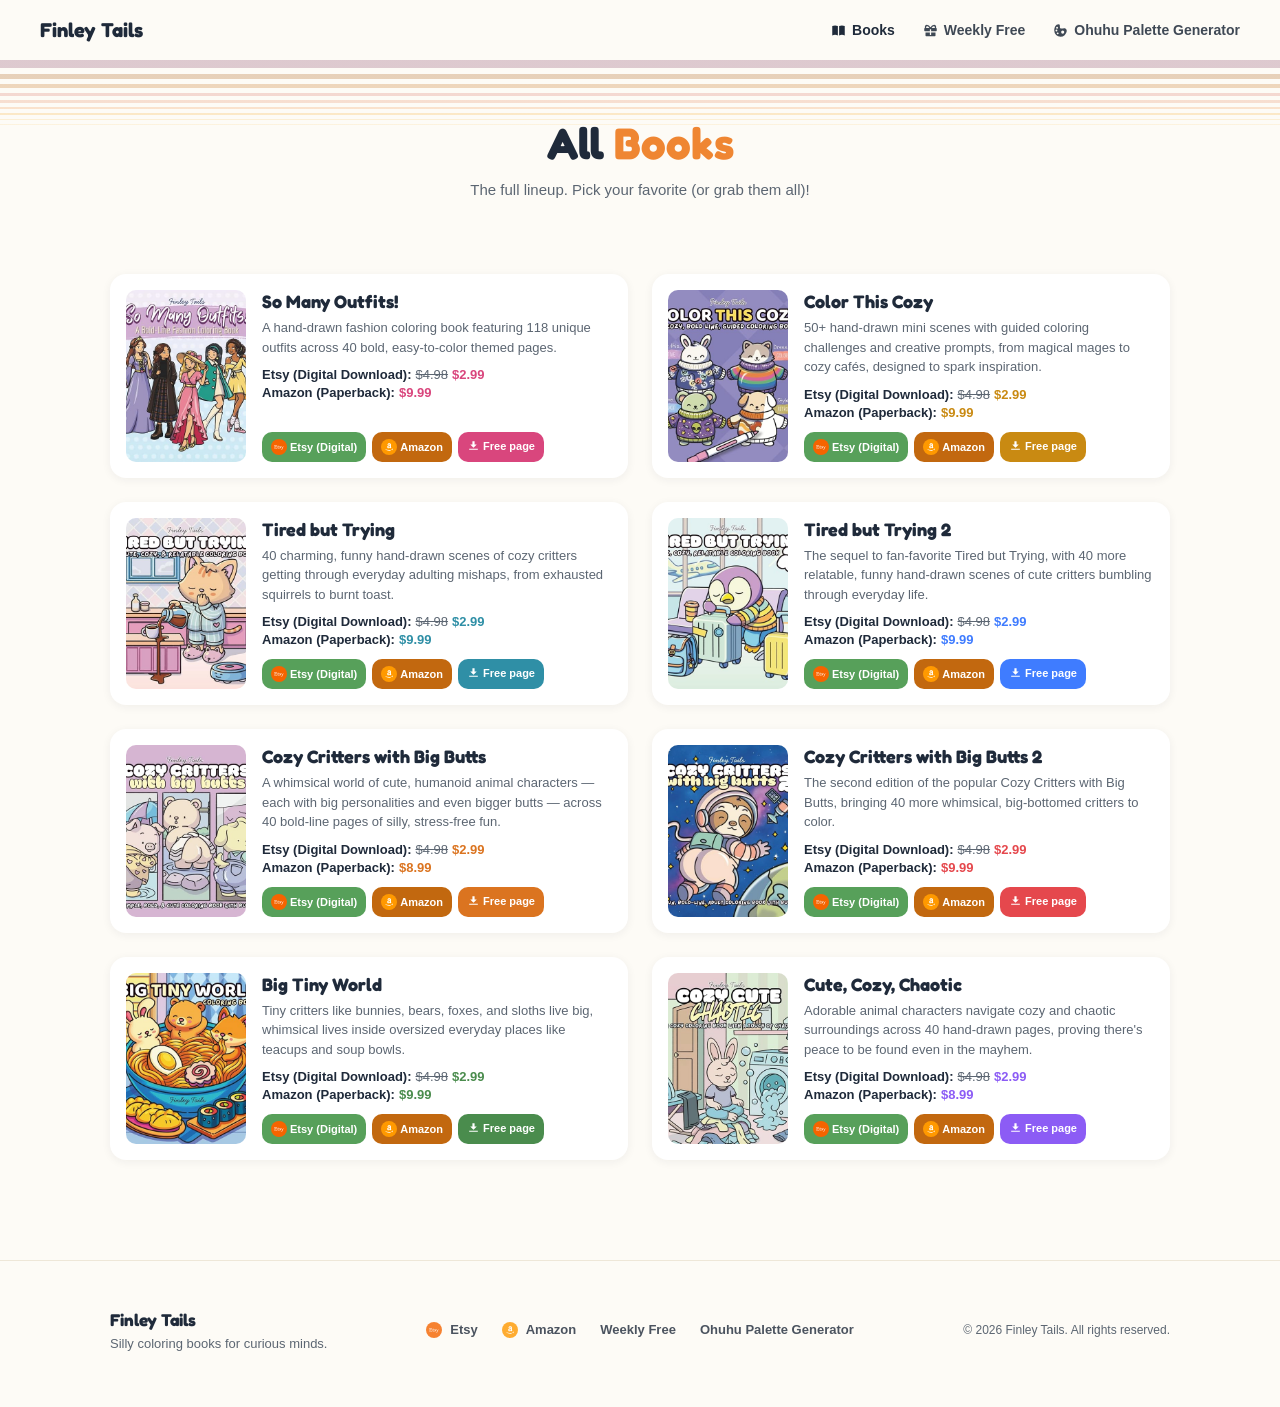
==== commit 07bda8fb: "Add accent-colored headings, retro header stripes, and refine weekly-page layout Colors key hero/hea" ====
--- a/books.html
+++ b/books.html
@@ -41,7 +41,7 @@
   </nav>
 
   <header class="page-header">
-    <h1>All Books</h1>
+    <h1>All <span class="text-accent">Books</span></h1>
     <p>The full lineup. Pick your favorite (or grab them all)!</p>
   </header>
 
@@ -89,7 +89,7 @@
         </div>
         <div class="book-card-body">
           <h3>Tired but Trying</h3>
-          <p class="book-card-desc">40 charming, funny hand-drawn scenes of chibi-style critters getting through everyday adulting mishaps, from exhausted squirrels to burnt toast.</p>
+          <p class="book-card-desc">40 charming, funny hand-drawn scenes of cozy critters getting through everyday adulting mishaps, from exhausted squirrels to burnt toast.</p>
           <div class="book-card-prices">
             <span><span class="price-store">Etsy (Digital Download):</span><span class="price-was">$4.98</span><span class="price-now">$2.99</span></span>
             <span><span class="price-store">Amazon (Paperback):</span><span class="price-now">$9.99</span></span>
@@ -107,7 +107,7 @@
         </div>
         <div class="book-card-body">
           <h3>Tired but Trying 2</h3>
-          <p class="book-card-desc">The sequel to fan-favorite Tired but Trying, with 40 more relatable, funny hand-drawn scenes of chibi critters bumbling through everyday life.</p>
+          <p class="book-card-desc">The sequel to fan-favorite Tired but Trying, with 40 more relatable, funny hand-drawn scenes of cute critters bumbling through everyday life.</p>
           <div class="book-card-prices">
             <span><span class="price-store">Etsy (Digital Download):</span><span class="price-was">$4.98</span><span class="price-now">$2.99</span></span>
             <span><span class="price-store">Amazon (Paperback):</span><span class="price-now">$9.99</span></span>
--- a/site.css
+++ b/site.css
@@ -12,6 +12,21 @@
   --cream: #f7f1e2;
   --paper: #fdfbf6;
   --font-display: "Fredoka", -apple-system, BlinkMacSystemFont, "Segoe UI", Roboto, sans-serif;
+  /* Retro horizontal bands, boldest first and tapering to nothing —
+     used as a muted divider anchored just below the page header on
+     the Books and Weekly Free pages. */
+  --retro-top-stripes: linear-gradient(
+    to bottom,
+    rgba(140, 74, 107, 0.28) 0px, rgba(140, 74, 107, 0.28) 8px, transparent 8px, transparent 14px,
+    rgba(168, 87, 12, 0.26) 14px, rgba(168, 87, 12, 0.26) 19px, transparent 19px, transparent 24px,
+    rgba(194, 104, 15, 0.25) 24px, rgba(194, 104, 15, 0.25) 28px, transparent 28px, transparent 33px,
+    rgba(215, 106, 92, 0.24) 33px, rgba(215, 106, 92, 0.24) 36px, transparent 36px, transparent 40px,
+    rgba(226, 121, 74, 0.22) 40px, rgba(226, 121, 74, 0.22) 43px, transparent 43px, transparent 47px,
+    rgba(239, 134, 50, 0.21) 47px, rgba(239, 134, 50, 0.21) 49px, transparent 49px, transparent 53px,
+    rgba(245, 158, 11, 0.2) 53px, rgba(245, 158, 11, 0.2) 55px, transparent 55px, transparent 59px,
+    rgba(245, 180, 49, 0.17) 59px, rgba(245, 180, 49, 0.17) 60px, transparent 60px, transparent 64px,
+    rgba(251, 191, 83, 0.15) 64px, rgba(251, 191, 83, 0.15) 65px, transparent 65px, transparent 90px
+  );
 }
 
 h1,
@@ -56,10 +71,28 @@
 }
 
 .page-header {
+  position: relative;
   max-width: 1060px;
   margin: 0 auto;
   padding: 56px 40px 36px;
   text-align: center;
+}
+
+.page-header::before {
+  content: "";
+  position: absolute;
+  left: 50%;
+  right: 50%;
+  top: 0;
+  height: 90px;
+  margin-left: -50vw;
+  margin-right: -50vw;
+  background: var(--retro-top-stripes);
+  pointer-events: none;
+}
+
+.page-header > * {
+  position: relative;
 }
 
 .page-header h1 {
@@ -188,6 +221,10 @@
   border-bottom: 4px solid var(--orange);
 }
 
+.text-accent {
+  color: var(--orange);
+}
+
 .hero-sub {
   margin: 26px 0 0;
   max-width: 480px;
@@ -323,6 +360,11 @@
   padding: 90px 40px 100px;
 }
 
+.books-page .collections {
+  background: var(--paper);
+  padding-top: 40px;
+}
+
 .section-head {
   display: flex;
   align-items: flex-end;
@@ -700,17 +742,21 @@
 
 /* ---------- Weekly free page ---------- */
 
-.page-header .badge {
-  margin-bottom: 16px;
-}
-
 .weekly-feature {
   display: flex;
   flex-direction: column;
   align-items: center;
   gap: 20px;
-  padding: 40px 40px 0;
+  padding: 8px 40px 0;
   background: var(--paper);
+}
+
+.weekly-feature-row {
+  display: flex;
+  align-items: center;
+  justify-content: space-between;
+  width: 100%;
+  max-width: 640px;
 }
 
 .weekly-page-frame {
@@ -731,12 +777,16 @@
 .weekly-download-btn {
   display: inline-flex;
   align-items: center;
-  gap: 8px;
+  gap: 6px;
+  padding: 8px 16px;
+  font-size: 13px;
+  border-radius: 999px;
+  box-shadow: 0 2px 0 rgba(0, 0, 0, 0.1), 0 3px 10px rgba(31, 42, 58, 0.12);
 }
 
 .weekly-download-btn svg {
-  width: 16px;
-  height: 16px;
+  width: 14px;
+  height: 14px;
   flex-shrink: 0;
 }
 
@@ -802,7 +852,6 @@
 .weekly-source-info .hero-cta .btn {
   padding: 10px 18px;
   font-size: 13px;
-  border: 2px solid rgba(255, 255, 255, 0.6);
   box-shadow: 0 4px 14px rgba(0, 0, 0, 0.25);
 }
 
@@ -812,9 +861,8 @@
 }
 
 .weekly-next {
-  margin-top: 10px;
-  font-size: 12px;
-  color: rgba(255, 255, 255, 0.85);
+  font-size: 13px;
+  color: var(--muted);
 }
 
 /* ---------- Footer ---------- */
@@ -999,7 +1047,7 @@
   }
 
   .weekly-feature {
-    padding: 24px 20px 0;
+    padding: 8px 20px 0;
   }
 
   .weekly-source {
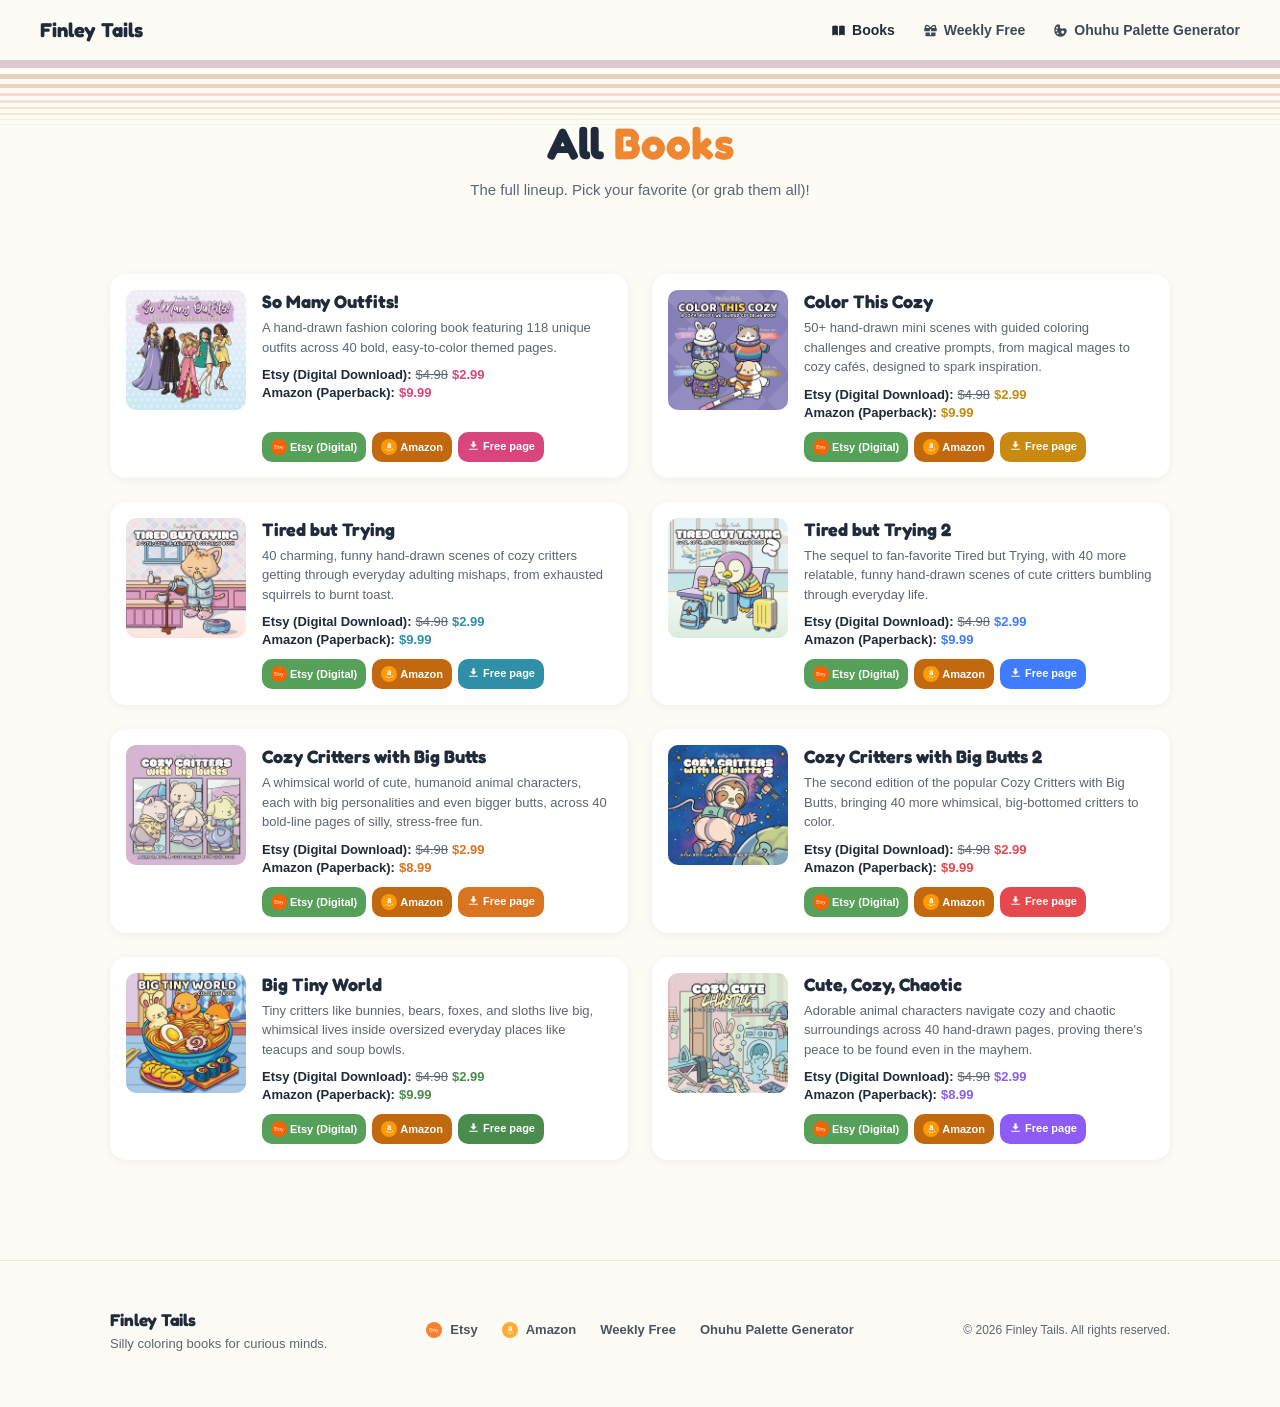
==== commit 6cef23bf: "Remove em dashes from site copy and fix mobile book cover cropping Reworded meta descriptions and on" ====
--- a/books.html
+++ b/books.html
@@ -4,17 +4,17 @@
   <meta charset="UTF-8">
   <meta name="viewport" content="width=device-width, initial-scale=1.0">
   <title>Shop All Coloring Books | Finley Tails</title>
-  <meta name="description" content="Every Finley Tails coloring book in one place — silly, cozy, adult coloring books that make great gifts. Available as digital downloads and paperbacks on Etsy and Amazon.">
+  <meta name="description" content="Every Finley Tails coloring book in one place: silly, cozy, adult coloring books that make great gifts. Available as digital downloads and paperbacks on Etsy and Amazon.">
   <link rel="canonical" href="https://finleytails.com/books.html">
   <meta property="og:type" content="website">
   <meta property="og:site_name" content="Finley Tails">
   <meta property="og:title" content="Shop All Coloring Books | Finley Tails">
-  <meta property="og:description" content="Every Finley Tails coloring book in one place — silly, cozy, adult coloring books that make great gifts.">
+  <meta property="og:description" content="Every Finley Tails coloring book in one place: silly, cozy, adult coloring books that make great gifts.">
   <meta property="og:url" content="https://finleytails.com/books.html">
   <meta property="og:image" content="https://finleytails.com/mascot-marker.png">
   <meta name="twitter:card" content="summary_large_image">
   <meta name="twitter:title" content="Shop All Coloring Books | Finley Tails">
-  <meta name="twitter:description" content="Every Finley Tails coloring book in one place — silly, cozy, adult coloring books that make great gifts.">
+  <meta name="twitter:description" content="Every Finley Tails coloring book in one place: silly, cozy, adult coloring books that make great gifts.">
   <meta name="twitter:image" content="https://finleytails.com/mascot-marker.png">
   <link rel="icon" type="image/x-icon" href="favicon.ico">
   <link rel="icon" type="image/png" sizes="32x32" href="favicon-32x32.png">
@@ -125,7 +125,7 @@
         </div>
         <div class="book-card-body">
           <h3>Cozy Critters with Big Butts</h3>
-          <p class="book-card-desc">A whimsical world of cute, humanoid animal characters — each with big personalities and even bigger butts — across 40 bold-line pages of silly, stress-free fun.</p>
+          <p class="book-card-desc">A whimsical world of cute, humanoid animal characters, each with big personalities and even bigger butts, across 40 bold-line pages of silly, stress-free fun.</p>
           <div class="book-card-prices">
             <span><span class="price-store">Etsy (Digital Download):</span><span class="price-was">$4.98</span><span class="price-now">$2.99</span></span>
             <span><span class="price-store">Amazon (Paperback):</span><span class="price-now">$8.99</span></span>
--- a/site.css
+++ b/site.css
@@ -526,6 +526,7 @@
 
 .book-card-cover {
   flex-shrink: 0;
+  align-self: flex-start;
   width: 120px;
   border-radius: 10px;
   overflow: hidden;
@@ -534,7 +535,6 @@
 .book-card-cover img {
   display: block;
   width: 100%;
-  height: 100%;
   object-fit: cover;
 }
 
@@ -954,8 +954,14 @@
   }
 
   .book-card-cover {
+    align-self: stretch;
     width: 100%;
-    height: 200px;
+    aspect-ratio: 1 / 1;
+    height: auto;
+  }
+
+  .book-card-cover img {
+    height: 100%;
   }
 
   .nav-toggle {
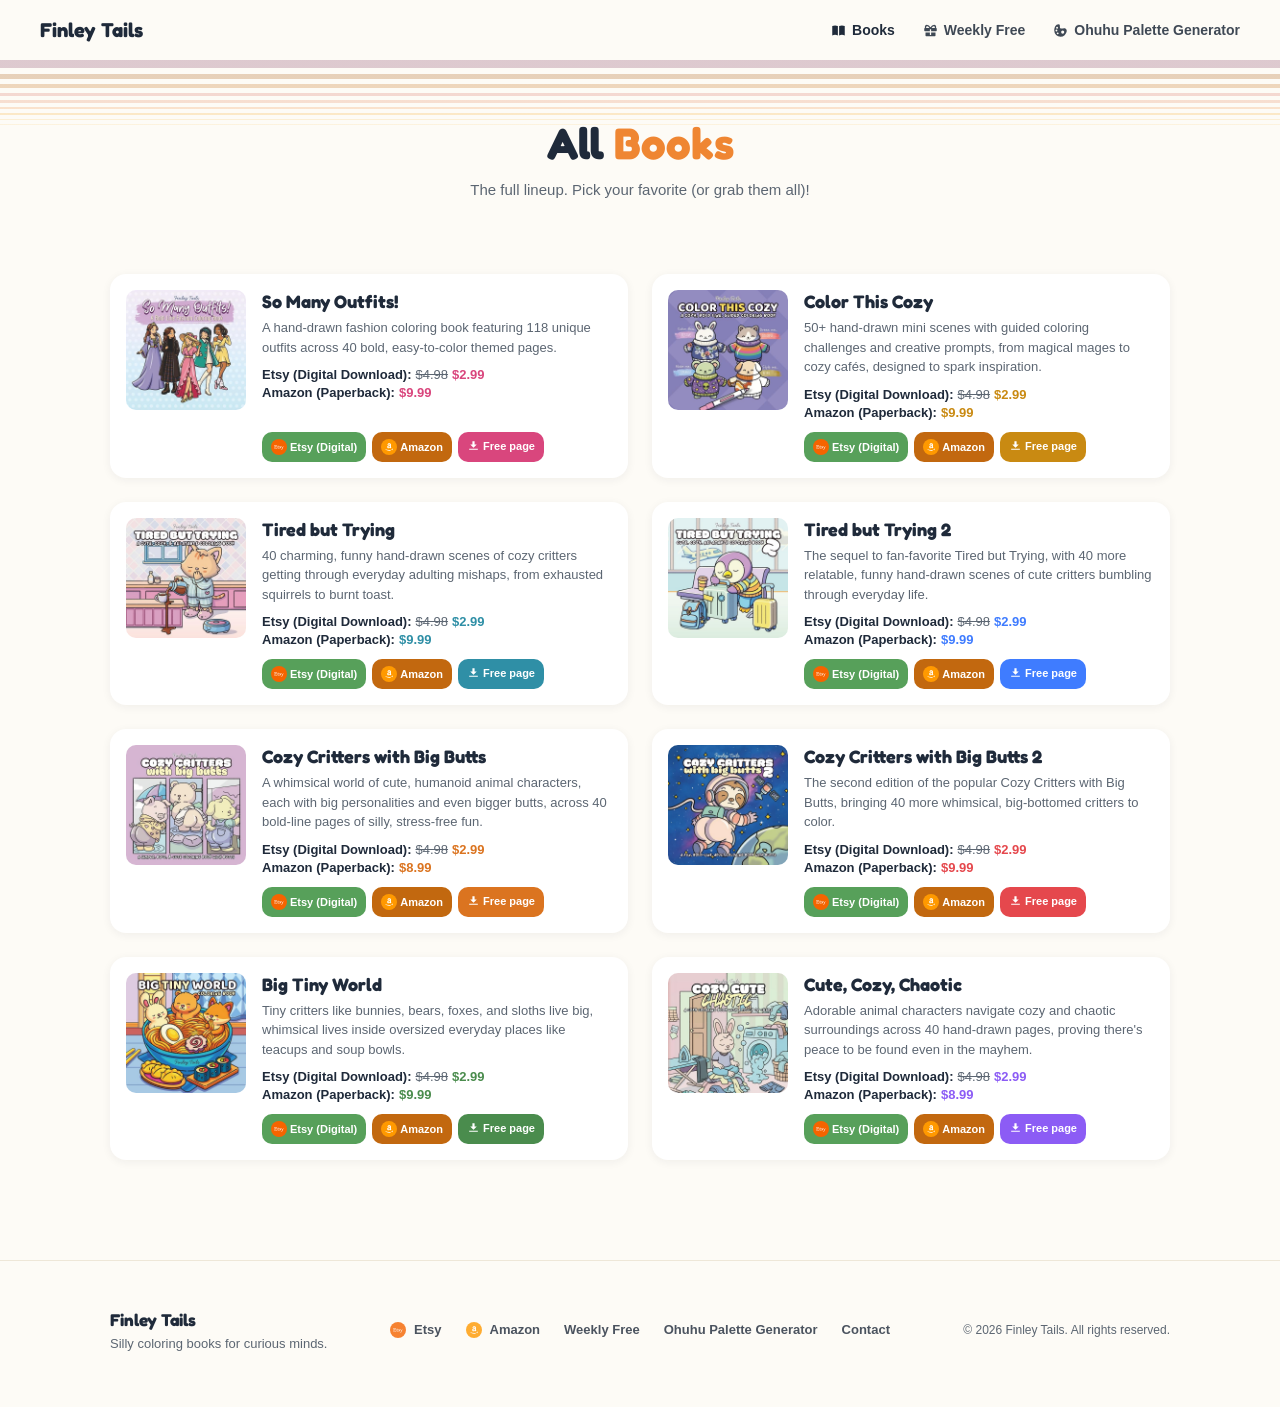
==== commit 5ab3d17c: "Add a Contact page Simple mailto page (finleytails@gmail.com) shown as both readable text and an Ema" ====
--- a/books.html
+++ b/books.html
@@ -205,6 +205,7 @@
         <a href="https://www.amazon.com/stores/Finley-Tails/author/B0F9QR5VGS" target="_blank" rel="noopener"><span class="btn-icon icon-amazon" aria-hidden="true"></span>Amazon</a>
         <a href="weekly.html">Weekly Free</a>
         <a href="palette.html">Ohuhu Palette Generator</a>
+        <a href="contact.html">Contact</a>
       </div>
       <p class="copyright">© 2026 Finley Tails. All rights reserved.</p>
     </div>
--- a/site.css
+++ b/site.css
@@ -114,6 +114,15 @@
   text-decoration: none;
 }
 
+.nav-brand {
+  display: flex;
+  flex-direction: column;
+}
+
+.nav-subtitle {
+  display: none;
+}
+
 .nav-links {
   display: flex;
   gap: 28px;
@@ -310,6 +319,8 @@
 .icon-gift { -webkit-mask-image: url("icons/gift.svg"); mask-image: url("icons/gift.svg"); }
 .icon-palette { -webkit-mask-image: url("icons/palette.svg"); mask-image: url("icons/palette.svg"); }
 .icon-download { -webkit-mask-image: url("icons/download.svg"); mask-image: url("icons/download.svg"); }
+.icon-arrow-back { -webkit-mask-image: url("icons/arrow-back.svg"); mask-image: url("icons/arrow-back.svg"); }
+.icon-arrow-next { -webkit-mask-image: url("icons/arrow-next.svg"); mask-image: url("icons/arrow-next.svg"); }
 
 .nav-links a .btn-icon {
   width: 15px;
@@ -365,6 +376,23 @@
   padding-top: 40px;
 }
 
+.contact-card {
+  max-width: 480px;
+  margin: 0 auto;
+  text-align: center;
+}
+
+.contact-card p {
+  margin: 0 0 24px;
+  font-size: 16px;
+  color: var(--muted);
+}
+
+.contact-card p a {
+  color: var(--ink);
+  font-weight: 700;
+}
+
 .section-head {
   display: flex;
   align-items: flex-end;
@@ -895,6 +923,7 @@
 
 .footer-links {
   display: flex;
+  flex-wrap: wrap;
   gap: 24px;
 }
 
@@ -947,6 +976,14 @@
 @media (max-width: 640px) {
   .site-nav {
     padding: 14px 20px;
+  }
+
+  .nav-subtitle {
+    display: block;
+    font-size: 11px;
+    font-weight: 600;
+    color: var(--muted);
+    margin-top: 2px;
   }
 
   .book-card {
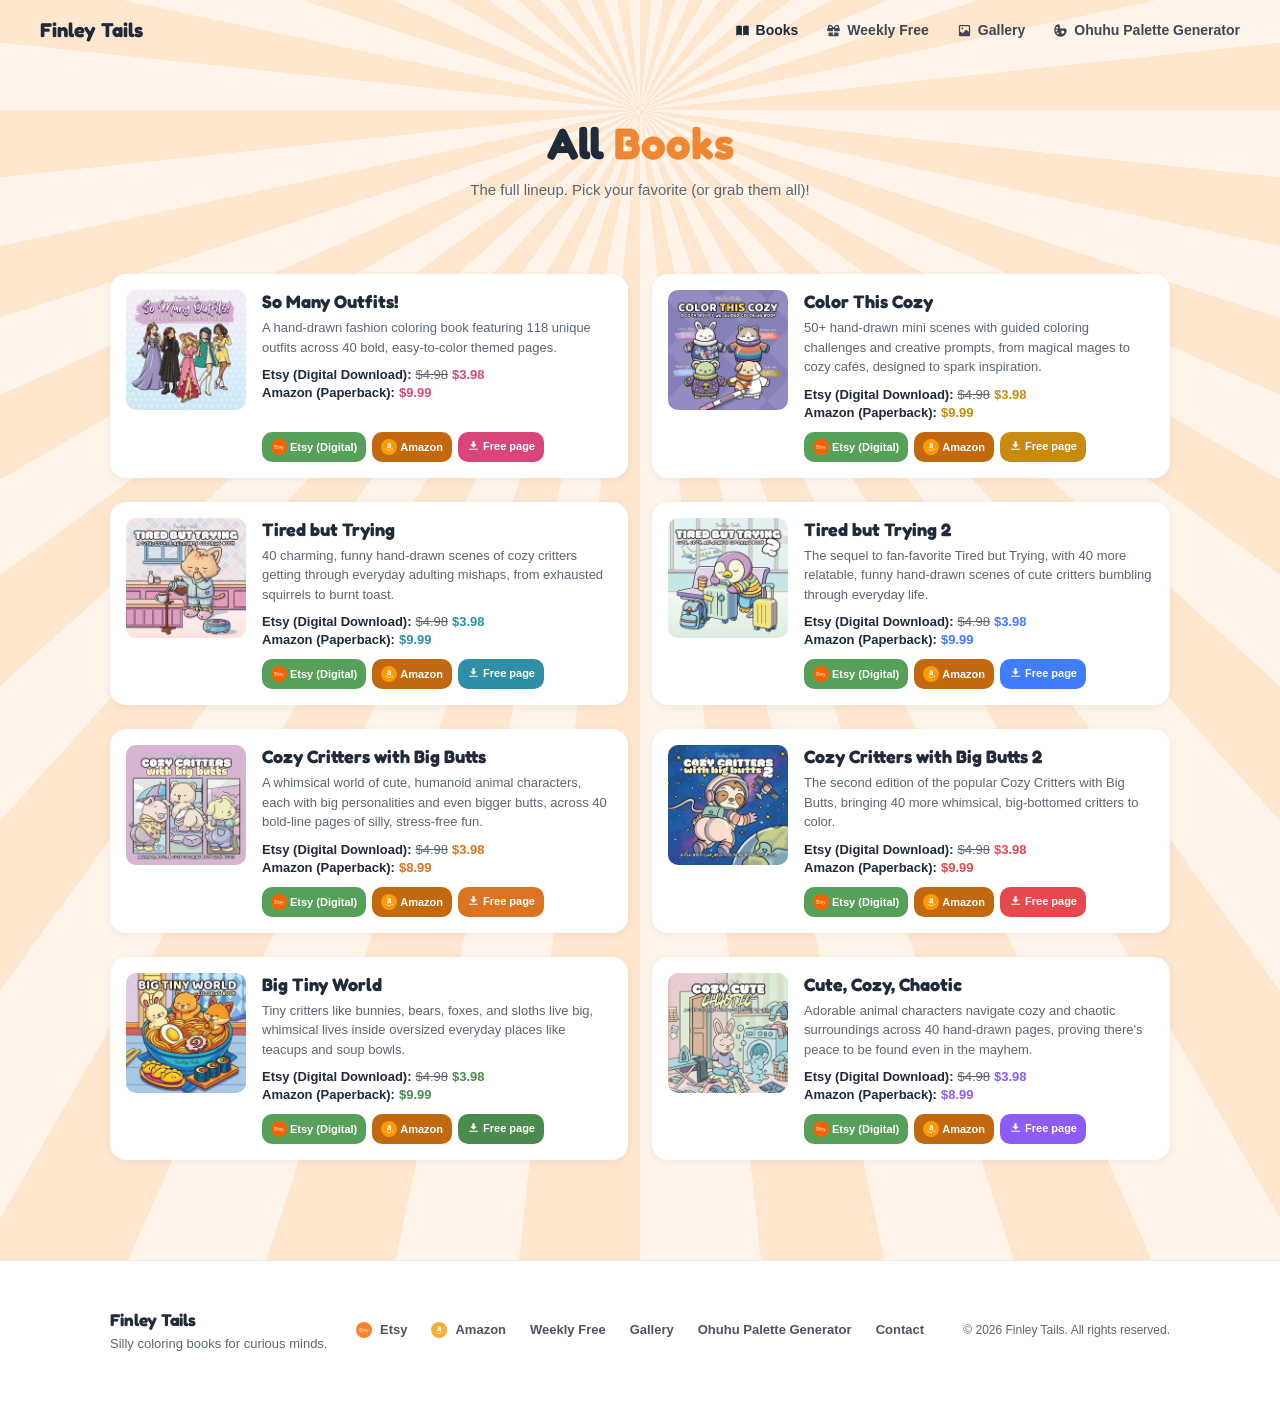
==== commit 1319743e: "Refresh site look, add Gallery page, update prices and weekly page - Replace the pastel hero and ret" ====
--- a/books.html
+++ b/books.html
@@ -26,7 +26,7 @@
   <link href="https://fonts.googleapis.com/css2?family=Fredoka:wght@500;600;700;800&display=swap" rel="stylesheet">
   <link rel="stylesheet" href="site.css">
 </head>
-<body class="books-page">
+<body class="books-page sunburst-page">
   <nav class="site-nav">
     <a href="index.html" class="logo">Finley Tails</a>
     <input type="checkbox" id="nav-toggle" class="nav-toggle-checkbox">
@@ -36,6 +36,7 @@
     <div class="nav-links">
       <a href="books.html" class="current"><span class="btn-icon icon-book-open" aria-hidden="true"></span>Books</a>
       <a href="weekly.html"><span class="btn-icon icon-gift" aria-hidden="true"></span>Weekly Free</a>
+      <a href="gallery.html"><span class="btn-icon icon-image" aria-hidden="true"></span>Gallery</a>
       <a href="palette.html"><span class="btn-icon icon-palette" aria-hidden="true"></span>Ohuhu Palette Generator</a>
     </div>
   </nav>
@@ -55,7 +56,7 @@
           <h3>So Many Outfits!</h3>
           <p class="book-card-desc">A hand-drawn fashion coloring book featuring 118 unique outfits across 40 bold, easy-to-color themed pages.</p>
           <div class="book-card-prices">
-            <span><span class="price-store">Etsy (Digital Download):</span><span class="price-was">$4.98</span><span class="price-now">$2.99</span></span>
+            <span><span class="price-store">Etsy (Digital Download):</span><span class="price-was">$4.98</span><span class="price-now">$3.98</span></span>
             <span><span class="price-store">Amazon (Paperback):</span><span class="price-now">$9.99</span></span>
           </div>
           <div class="book-card-actions">
@@ -73,7 +74,7 @@
           <h3>Color This Cozy</h3>
           <p class="book-card-desc">50+ hand-drawn mini scenes with guided coloring challenges and creative prompts, from magical mages to cozy cafés, designed to spark inspiration.</p>
           <div class="book-card-prices">
-            <span><span class="price-store">Etsy (Digital Download):</span><span class="price-was">$4.98</span><span class="price-now">$2.99</span></span>
+            <span><span class="price-store">Etsy (Digital Download):</span><span class="price-was">$4.98</span><span class="price-now">$3.98</span></span>
             <span><span class="price-store">Amazon (Paperback):</span><span class="price-now">$9.99</span></span>
           </div>
           <div class="book-card-actions">
@@ -91,7 +92,7 @@
           <h3>Tired but Trying</h3>
           <p class="book-card-desc">40 charming, funny hand-drawn scenes of cozy critters getting through everyday adulting mishaps, from exhausted squirrels to burnt toast.</p>
           <div class="book-card-prices">
-            <span><span class="price-store">Etsy (Digital Download):</span><span class="price-was">$4.98</span><span class="price-now">$2.99</span></span>
+            <span><span class="price-store">Etsy (Digital Download):</span><span class="price-was">$4.98</span><span class="price-now">$3.98</span></span>
             <span><span class="price-store">Amazon (Paperback):</span><span class="price-now">$9.99</span></span>
           </div>
           <div class="book-card-actions">
@@ -109,7 +110,7 @@
           <h3>Tired but Trying 2</h3>
           <p class="book-card-desc">The sequel to fan-favorite Tired but Trying, with 40 more relatable, funny hand-drawn scenes of cute critters bumbling through everyday life.</p>
           <div class="book-card-prices">
-            <span><span class="price-store">Etsy (Digital Download):</span><span class="price-was">$4.98</span><span class="price-now">$2.99</span></span>
+            <span><span class="price-store">Etsy (Digital Download):</span><span class="price-was">$4.98</span><span class="price-now">$3.98</span></span>
             <span><span class="price-store">Amazon (Paperback):</span><span class="price-now">$9.99</span></span>
           </div>
           <div class="book-card-actions">
@@ -127,7 +128,7 @@
           <h3>Cozy Critters with Big Butts</h3>
           <p class="book-card-desc">A whimsical world of cute, humanoid animal characters, each with big personalities and even bigger butts, across 40 bold-line pages of silly, stress-free fun.</p>
           <div class="book-card-prices">
-            <span><span class="price-store">Etsy (Digital Download):</span><span class="price-was">$4.98</span><span class="price-now">$2.99</span></span>
+            <span><span class="price-store">Etsy (Digital Download):</span><span class="price-was">$4.98</span><span class="price-now">$3.98</span></span>
             <span><span class="price-store">Amazon (Paperback):</span><span class="price-now">$8.99</span></span>
           </div>
           <div class="book-card-actions">
@@ -145,7 +146,7 @@
           <h3>Cozy Critters with Big Butts 2</h3>
           <p class="book-card-desc">The second edition of the popular Cozy Critters with Big Butts, bringing 40 more whimsical, big-bottomed critters to color.</p>
           <div class="book-card-prices">
-            <span><span class="price-store">Etsy (Digital Download):</span><span class="price-was">$4.98</span><span class="price-now">$2.99</span></span>
+            <span><span class="price-store">Etsy (Digital Download):</span><span class="price-was">$4.98</span><span class="price-now">$3.98</span></span>
             <span><span class="price-store">Amazon (Paperback):</span><span class="price-now">$9.99</span></span>
           </div>
           <div class="book-card-actions">
@@ -163,7 +164,7 @@
           <h3>Big Tiny World</h3>
           <p class="book-card-desc">Tiny critters like bunnies, bears, foxes, and sloths live big, whimsical lives inside oversized everyday places like teacups and soup bowls.</p>
           <div class="book-card-prices">
-            <span><span class="price-store">Etsy (Digital Download):</span><span class="price-was">$4.98</span><span class="price-now">$2.99</span></span>
+            <span><span class="price-store">Etsy (Digital Download):</span><span class="price-was">$4.98</span><span class="price-now">$3.98</span></span>
             <span><span class="price-store">Amazon (Paperback):</span><span class="price-now">$9.99</span></span>
           </div>
           <div class="book-card-actions">
@@ -181,7 +182,7 @@
           <h3>Cute, Cozy, Chaotic</h3>
           <p class="book-card-desc">Adorable animal characters navigate cozy and chaotic surroundings across 40 hand-drawn pages, proving there's peace to be found even in the mayhem.</p>
           <div class="book-card-prices">
-            <span><span class="price-store">Etsy (Digital Download):</span><span class="price-was">$4.98</span><span class="price-now">$2.99</span></span>
+            <span><span class="price-store">Etsy (Digital Download):</span><span class="price-was">$4.98</span><span class="price-now">$3.98</span></span>
             <span><span class="price-store">Amazon (Paperback):</span><span class="price-now">$8.99</span></span>
           </div>
           <div class="book-card-actions">
@@ -204,6 +205,7 @@
         <a href="https://www.etsy.com/shop/FinleyTails" target="_blank" rel="noopener"><span class="btn-icon icon-etsy" aria-hidden="true"></span>Etsy</a>
         <a href="https://www.amazon.com/stores/Finley-Tails/author/B0F9QR5VGS" target="_blank" rel="noopener"><span class="btn-icon icon-amazon" aria-hidden="true"></span>Amazon</a>
         <a href="weekly.html">Weekly Free</a>
+        <a href="gallery.html">Gallery</a>
         <a href="palette.html">Ohuhu Palette Generator</a>
         <a href="contact.html">Contact</a>
       </div>
--- a/site.css
+++ b/site.css
@@ -9,24 +9,14 @@
   --orange-dark: #db7420;
   --amazon: #c2680f;
   --amazon-dark: #a8570c;
-  --cream: #f7f1e2;
-  --paper: #fdfbf6;
+  --cream: #f4f5f8;
+  --paper: #ffffff;
   --font-display: "Fredoka", -apple-system, BlinkMacSystemFont, "Segoe UI", Roboto, sans-serif;
-  /* Retro horizontal bands, boldest first and tapering to nothing —
-     used as a muted divider anchored just below the page header on
-     the Books and Weekly Free pages. */
-  --retro-top-stripes: linear-gradient(
-    to bottom,
-    rgba(140, 74, 107, 0.28) 0px, rgba(140, 74, 107, 0.28) 8px, transparent 8px, transparent 14px,
-    rgba(168, 87, 12, 0.26) 14px, rgba(168, 87, 12, 0.26) 19px, transparent 19px, transparent 24px,
-    rgba(194, 104, 15, 0.25) 24px, rgba(194, 104, 15, 0.25) 28px, transparent 28px, transparent 33px,
-    rgba(215, 106, 92, 0.24) 33px, rgba(215, 106, 92, 0.24) 36px, transparent 36px, transparent 40px,
-    rgba(226, 121, 74, 0.22) 40px, rgba(226, 121, 74, 0.22) 43px, transparent 43px, transparent 47px,
-    rgba(239, 134, 50, 0.21) 47px, rgba(239, 134, 50, 0.21) 49px, transparent 49px, transparent 53px,
-    rgba(245, 158, 11, 0.2) 53px, rgba(245, 158, 11, 0.2) 55px, transparent 55px, transparent 59px,
-    rgba(245, 180, 49, 0.17) 59px, rgba(245, 180, 49, 0.17) 60px, transparent 60px, transparent 64px,
-    rgba(251, 191, 83, 0.15) 64px, rgba(251, 191, 83, 0.15) 65px, transparent 65px, transparent 90px
-  );
+  /* Two-tone peach sunburst rays — used behind the home page hero and
+     the Books, Weekly Free and Contact pages. Each place sets where
+     the rays fan out from. */
+  --ray-dark: #ffe6cf;
+  --ray-light: #fff4ea;
 }
 
 h1,
@@ -65,9 +55,13 @@
   background: transparent;
 }
 
-.palette-page .site-nav,
+.palette-page .site-nav {
+  background: var(--paper);
+}
+
+/* Transparent so the page-header glow shows through behind it. */
 .books-page .site-nav {
-  background: var(--paper);
+  background: transparent;
 }
 
 .page-header {
@@ -83,11 +77,14 @@
   position: absolute;
   left: 50%;
   right: 50%;
-  top: 0;
-  height: 90px;
+  top: -120px;
+  bottom: 0;
   margin-left: -50vw;
   margin-right: -50vw;
-  background: var(--retro-top-stripes);
+  /* Rays fan out from just above the page title (this layer starts
+     120px above the header, behind the nav). */
+  background: repeating-conic-gradient(from 0deg at 50% 230px,
+    var(--ray-dark) 0deg 6deg, var(--ray-light) 6deg 12deg);
   pointer-events: none;
 }
 
@@ -170,29 +167,9 @@
   position: relative;
   overflow: hidden;
   padding: 110px 24px;
-  background:
-    url("art/retro-waves.svg") no-repeat bottom center / 100% 220px,
-    linear-gradient(
-      160deg,
-      #fbdcdc 0%,
-      #fdf3d8 18%,
-      #fdfbf2 36%,
-      #d8e8f7 52%,
-      #f3fbee 68%,
-      #d9f0dc 84%,
-      #fdf6e8 100%
-    );
-}
-
-.hero::before {
-  content: "";
-  position: absolute;
-  inset: -40% -20%;
-  background:
-    radial-gradient(ellipse 60% 30% at 20% 20%, rgba(255, 255, 255, 0.75), transparent 70%),
-    radial-gradient(ellipse 70% 35% at 80% 45%, rgba(255, 255, 255, 0.7), transparent 70%),
-    radial-gradient(ellipse 65% 30% at 35% 80%, rgba(255, 255, 255, 0.65), transparent 70%);
-  pointer-events: none;
+  /* Rays fan out from behind Finley. */
+  background: repeating-conic-gradient(from 0deg at 78% 55%,
+    var(--ray-dark) 0deg 6deg, var(--ray-light) 6deg 12deg);
 }
 
 .hero-inner {
@@ -318,6 +295,7 @@
 .icon-book-open { -webkit-mask-image: url("icons/book-open.svg"); mask-image: url("icons/book-open.svg"); }
 .icon-gift { -webkit-mask-image: url("icons/gift.svg"); mask-image: url("icons/gift.svg"); }
 .icon-palette { -webkit-mask-image: url("icons/palette.svg"); mask-image: url("icons/palette.svg"); }
+.icon-image { -webkit-mask-image: url("icons/image.svg"); mask-image: url("icons/image.svg"); }
 .icon-download { -webkit-mask-image: url("icons/download.svg"); mask-image: url("icons/download.svg"); }
 .icon-arrow-back { -webkit-mask-image: url("icons/arrow-back.svg"); mask-image: url("icons/arrow-back.svg"); }
 .icon-arrow-next { -webkit-mask-image: url("icons/arrow-next.svg"); mask-image: url("icons/arrow-next.svg"); }
@@ -818,6 +796,28 @@
   flex-shrink: 0;
 }
 
+/* Sunburst pages (Books, Weekly Free): the rays are the page background,
+   so they run unbroken from the top, behind the header and the main
+   content, until a section with its own background (the footer, or
+   "This page is from" on Weekly Free). */
+.sunburst-page {
+  background: repeating-conic-gradient(from 0deg at 50% 110px,
+    var(--ray-dark) 0deg 6deg, var(--ray-light) 6deg 12deg);
+}
+
+.sunburst-page .page-header::before {
+  display: none;
+}
+
+.sunburst-page .collections {
+  background: transparent;
+}
+
+.sunburst-page .weekly-feature {
+  background: transparent;
+  padding-bottom: 48px;
+}
+
 .weekly-source {
   background: var(--paper);
   padding: 40px 40px 90px;
@@ -897,7 +897,7 @@
 
 .site-footer {
   background: var(--paper);
-  border-top: 1px solid #eee7d8;
+  border-top: 1px solid #e8eaef;
   padding: 48px 40px 56px;
 }
 
@@ -947,6 +947,259 @@
 }
 
 /* ---------- Responsive ---------- */
+
+/* ---------- Gallery ---------- */
+
+.gallery-section {
+  max-width: 1160px;
+  margin: 0 auto;
+  padding: 8px 40px 90px;
+}
+
+.gallery-filters {
+  display: flex;
+  flex-wrap: wrap;
+  justify-content: center;
+  gap: 8px;
+  margin-bottom: 28px;
+}
+
+.gallery-chip {
+  font-family: var(--font-display);
+  font-weight: 600;
+  font-size: 14px;
+  color: var(--ink);
+  background: #fff;
+  border: 2px solid transparent;
+  border-radius: 999px;
+  padding: 7px 16px;
+  cursor: pointer;
+  box-shadow: 0 2px 8px rgba(31, 42, 58, 0.1);
+  transition: background 0.15s, color 0.15s, transform 0.15s;
+}
+
+.gallery-chip:hover {
+  transform: translateY(-1px);
+}
+
+.gallery-chip[aria-pressed="true"] {
+  background: var(--orange);
+  color: #fff;
+}
+
+.gallery-chip:focus-visible {
+  outline: none;
+  border-color: var(--ink);
+}
+
+/* Masonry-style columns so square-ish and wide photos both fit. */
+.gallery-grid {
+  columns: 3 280px;
+  column-gap: 18px;
+}
+
+.gallery-item {
+  position: relative;
+  display: block;
+  width: 100%;
+  margin: 0 0 18px;
+  padding: 0;
+  border: 0;
+  border-radius: 16px;
+  overflow: hidden;
+  background: #fff;
+  cursor: zoom-in;
+  break-inside: avoid;
+  box-shadow: 0 6px 18px rgba(31, 42, 58, 0.14);
+  transition: transform 0.2s, box-shadow 0.2s;
+}
+
+.gallery-item:hover {
+  transform: translateY(-3px);
+  box-shadow: 0 12px 28px rgba(31, 42, 58, 0.2);
+}
+
+.gallery-item:focus-visible {
+  outline: 3px solid var(--orange);
+  outline-offset: 3px;
+}
+
+.gallery-item img {
+  display: block;
+  width: 100%;
+  height: auto;
+}
+
+.gallery-tag {
+  position: absolute;
+  left: 10px;
+  bottom: 10px;
+  font-family: var(--font-display);
+  font-size: 12px;
+  font-weight: 600;
+  color: #fff;
+  background: rgba(31, 42, 58, 0.7);
+  padding: 4px 10px;
+  border-radius: 999px;
+  opacity: 0;
+  transform: translateY(4px);
+  transition: opacity 0.2s, transform 0.2s;
+}
+
+.gallery-item:hover .gallery-tag,
+.gallery-item:focus-visible .gallery-tag {
+  opacity: 1;
+  transform: none;
+}
+
+@media (hover: none) {
+  .gallery-tag {
+    opacity: 1;
+    transform: none;
+  }
+}
+
+.gallery-cta {
+  margin-top: 40px;
+  text-align: center;
+}
+
+.gallery-cta p {
+  font-family: var(--font-display);
+  font-size: 22px;
+  font-weight: 700;
+  margin: 0 0 16px;
+}
+
+.gallery-cta .hero-cta {
+  justify-content: center;
+}
+
+/* Full-screen photo viewer */
+.gallery-lightbox {
+  position: fixed;
+  inset: 0;
+  z-index: 200;
+  display: flex;
+  align-items: center;
+  justify-content: center;
+}
+
+.gallery-lightbox[hidden] {
+  display: none;
+}
+
+.gallery-lightbox-backdrop {
+  position: absolute;
+  inset: 0;
+  background: rgba(20, 26, 36, 0.88);
+}
+
+.gallery-lightbox-content {
+  position: relative;
+  display: flex;
+  flex-direction: column;
+  align-items: center;
+  gap: 12px;
+  max-width: min(92vw, 1100px);
+}
+
+.gallery-lightbox-img {
+  max-width: 100%;
+  max-height: 82vh;
+  border-radius: 12px;
+  box-shadow: 0 20px 60px rgba(0, 0, 0, 0.4);
+}
+
+.gallery-lightbox-caption {
+  margin: 0;
+  color: #fff;
+  font-family: var(--font-display);
+  font-weight: 600;
+  font-size: 15px;
+}
+
+.gallery-lightbox-close,
+.gallery-lightbox-nav {
+  position: fixed;
+  display: flex;
+  align-items: center;
+  justify-content: center;
+  width: 48px;
+  height: 48px;
+  border: 0;
+  border-radius: 50%;
+  background: rgba(255, 255, 255, 0.92);
+  color: var(--ink);
+  cursor: pointer;
+  box-shadow: 0 4px 14px rgba(0, 0, 0, 0.25);
+}
+
+.gallery-lightbox-close {
+  top: 18px;
+  right: 18px;
+  font-size: 30px;
+  line-height: 1;
+}
+
+.gallery-lightbox-nav {
+  top: 50%;
+  transform: translateY(-50%);
+}
+
+.gallery-lightbox-nav .btn-icon {
+  width: 20px;
+  height: 20px;
+  margin: 0;
+  vertical-align: 0;
+}
+
+.gallery-lightbox-prev { left: 18px; }
+.gallery-lightbox-next { right: 18px; }
+
+@media (max-width: 640px) {
+  .gallery-section {
+    padding: 0 16px 60px;
+  }
+
+  /* One swipeable row of filters instead of several stacked rows. */
+  .gallery-filters {
+    flex-wrap: nowrap;
+    justify-content: flex-start;
+    overflow-x: auto;
+    margin: 0 -16px 20px;
+    padding: 4px 16px 8px;
+    scrollbar-width: none;
+  }
+
+  .gallery-filters::-webkit-scrollbar {
+    display: none;
+  }
+
+  .gallery-chip {
+    flex: none;
+  }
+
+  .gallery-grid {
+    columns: 2;
+    column-gap: 12px;
+  }
+
+  .gallery-item {
+    margin-bottom: 12px;
+    border-radius: 12px;
+  }
+
+  .gallery-tag {
+    display: none;
+  }
+
+  .gallery-lightbox-nav {
+    top: auto;
+    bottom: 18px;
+    transform: none;
+  }
+}
 
 @media (max-width: 900px) {
   .cards {
@@ -1050,6 +1303,9 @@
 
   .hero {
     padding: 90px 20px 60px;
+    /* Stacked layout: Finley is on top, so fan the rays out from there. */
+    background: repeating-conic-gradient(from 0deg at 50% 150px,
+      var(--ray-dark) 0deg 6deg, var(--ray-light) 6deg 12deg);
   }
 
   .hero-inner {
